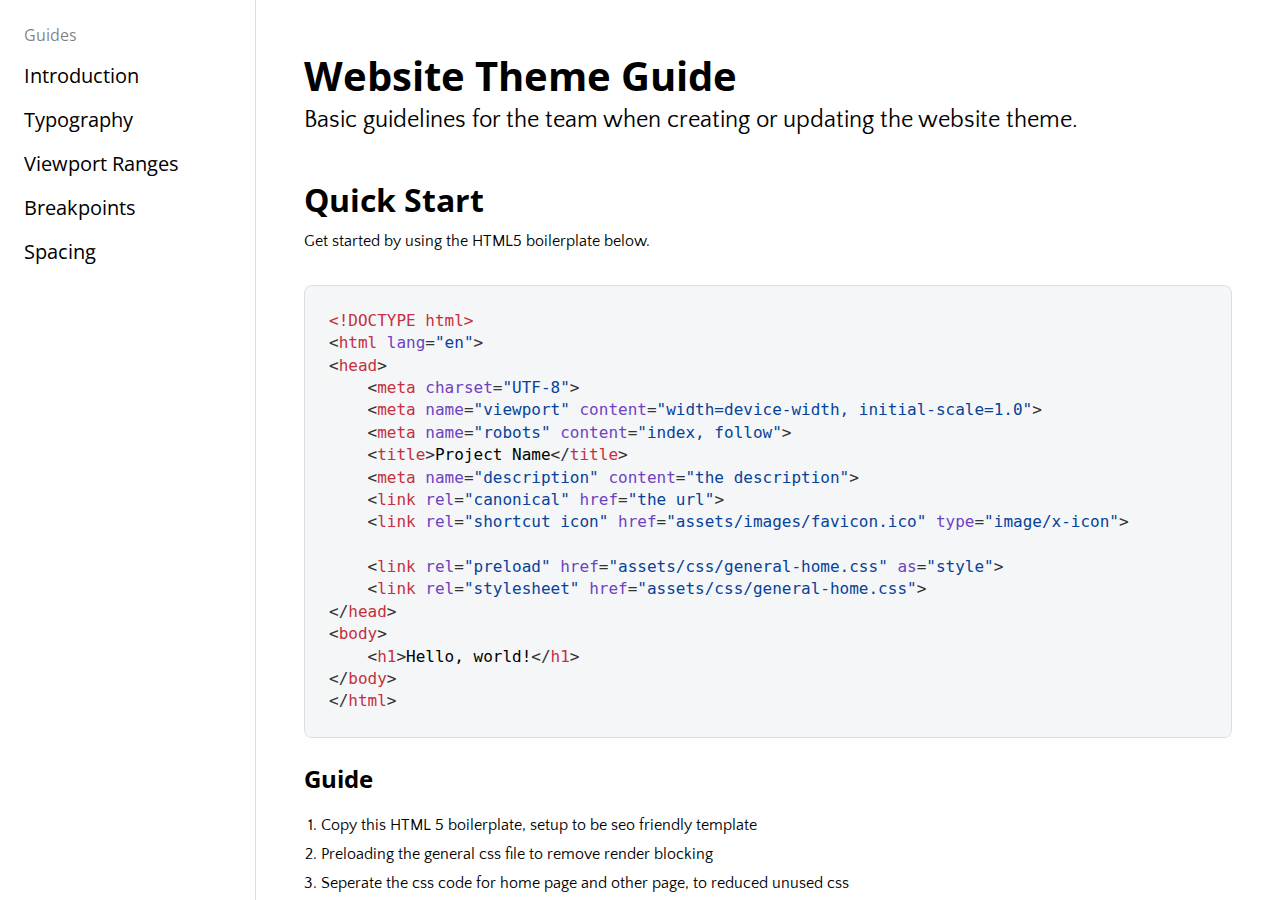
==== readme.html @ e86cda41 "Initial Commit" ====
<!DOCTYPE html>
<html lang="en">
<head>
    <meta charset="UTF-8">
    <meta name="viewport" content="width=device-width, initial-scale=1.0">
    <meta name="robots" content="index, follow">
    <title>Read Me</title>
    <meta name="description" content="the description">
    <link rel="canonical" href="the url">
    <link rel="shortcut icon" href="assets/images/favicon.ico" type="image/x-icon">

    <link rel="preconnect" href="https://fonts.googleapis.com">
    <link rel="preconnect" href="https://fonts.gstatic.com" crossorigin>
    <link href="https://fonts.googleapis.com/css2?family=Open+Sans:wght@600;700&family=Quattrocento+Sans:wght@400;700&display=swap" rel="stylesheet">

    <link rel="preload" href="assets/css/readme.css" as="style">
    <link rel="stylesheet" href="assets/css/readme.css" media="all" />
</head>
<body>
    


    <section class="readme-sec">
        <div class="container-full">
            <aside>
                <p class="ff-heading">Guides</p>
                <ul>
                    <li><a href="#" data-target="introduction">Introduction</a></li>
                    <li><a href="#" data-target="typography">Typography</a></li>
                    <li><a href="#" data-target="viewport-ranges">Viewport Ranges</a></li>
                    <li><a href="#" data-target="breakpoints">Breakpoints</a></li>
                    <li><a href="#" data-target="spacing">Spacing</a></li>
                </ul>
            </aside>
            <article>
                <div class="readme-body">
                    <div class="readme-group active" id="introduction">
                        <div class="readme-head">
                            <h1 class="readme-heading">Website Theme Guide</h1>
                            <p class="readme-subheading h-h3">
                                Basic guidelines for the team when creating or updating the website theme.
                            </p>
                            <h2>Quick Start</h2>
                            <p>
                                Get started by using the HTML5 boilerplate below.
                            </p>
                        </div>
                        <div class="readme-body">
                            <div class="bd-code-snippet"> <div class="highlight"><pre tabindex="0" class="chroma"><code class="language-html" data-lang="html"><span class="line"><span class="cl"><span class="cp">&lt;!DOCTYPE html&gt;</span>
</span></span><span class="line"><span class="cl"><span class="p">&lt;</span><span class="nt">html</span> <span class="na">lang</span><span class="o">=</span><span class="s">"en"</span><span class="p">&gt;</span>
</span></span><span class="line"><span class="cl"><span class="p">&lt;</span><span class="nt">head</span><span class="p">&gt;</span>
    </span></span><span class="line"><span class="cl"><span class="p">&lt;</span><span class="nt">meta</span> <span class="na">charset</span><span class="o">=</span><span class="s">"UTF-8"</span><span class="p">&gt;</span>
    </span></span><span class="line"><span class="cl"><span class="p">&lt;</span><span class="nt">meta</span> <span class="na">name</span><span class="o">=</span><span class="s">"viewport"</span> <span class="na">content</span><span class="o">=</span><span class="s">"width=device-width, initial-scale=1.0"</span><span class="p">&gt;</span>
    </span></span><span class="line"><span class="cl"><span class="p">&lt;</span><span class="nt">meta</span> <span class="na">name</span><span class="o">=</span><span class="s">"robots"</span> <span class="na">content</span><span class="o">=</span><span class="s">"index, follow"</span><span class="p">&gt;</span>
    </span></span><span class="line"><span class="cl"><span class="p">&lt;</span><span class="nt">title</span><span class="p">&gt;</span>Project Name<span class="p">&lt;/</span><span class="nt">title</span><span class="p">&gt;</span>
    </span></span><span class="line"><span class="cl"><span class="p">&lt;</span><span class="nt">meta</span> <span class="na">name</span><span class="o">=</span><span class="s">"description"</span> <span class="na">content</span><span class="o">=</span><span class="s">"the description"</span><span class="p">&gt;</span>
    </span></span><span class="line"><span class="cl"><span class="p">&lt;</span><span class="nt">link</span> <span class="na">rel</span><span class="o">=</span><span class="s">"canonical"</span> <span class="na">href</span><span class="o">=</span><span class="s">"the url"</span><span class="p">&gt;</span>
    </span></span><span class="line"><span class="cl"><span class="p">&lt;</span><span class="nt">link</span> <span class="na">rel</span><span class="o">=</span><span class="s">"shortcut icon"</span> <span class="na">href</span><span class="o">=</span><span class="s">"assets/images/favicon.ico"</span> <span class="na">type</span><span class="o">=</span><span class="s">"image/x-icon"</span><span class="p">&gt;</span>

    </span></span><span class="line"><span class="cl"><span class="p">&lt;</span><span class="nt">link</span> <span class="na">rel</span><span class="o">=</span><span class="s">"preload"</span> <span class="na">href</span><span class="o">=</span><span class="s">"assets/css/general-home.css"</span> <span class="na">as</span><span class="o">=</span><span class="s">"style"</span><span class="p">&gt;</span>
    </span></span><span class="line"><span class="cl"><span class="p">&lt;</span><span class="nt">link</span> <span class="na">rel</span><span class="o">=</span><span class="s">"stylesheet"</span> <span class="na">href</span><span class="o">=</span><span class="s">"assets/css/general-home.css"</span><span class="p">&gt;</span>
</span></span><span class="line"><span class="cl"><span class="p">&lt;/</span><span class="nt">head</span><span class="p">&gt;</span>
</span></span><span class="line"><span class="cl"><span class="p">&lt;</span><span class="nt">body</span><span class="p">&gt;</span>
    </span></span><span class="line"><span class="cl"><span class="p">&lt;</span><span class="nt">h1</span><span class="p">&gt;</span>Hello, world!<span class="p">&lt;/</span><span class="nt">h1</span><span class="p">&gt;</span>
</span></span><span class="line"><span class="cl"><span class="p">&lt;/</span><span class="nt">body</span><span class="p">&gt;</span>
</span></span><span class="line"><span class="cl"><span class="p">&lt;/</span><span class="nt">html</span><span class="p">&gt;</span></span></span></code></pre></div></div>
                        <h3>Guide</h3>
                        <ol>
                            <li>Copy this HTML 5 boilerplate, setup to be seo friendly template</li>
                            <li>Preloading the general css file to remove render blocking</li>
                            <li>Seperate the css code for home page and other page, to reduced unused css</li>
                            <li>We can also preload the main js file that is needed above the fold</li>
                        </ol>
                        </div>
                    </div>
                    <div class="readme-group" id="typography">
                        <div class="readme-head">
                            <h2>Typography</h2>
                            <p>
                                This will target the common scenarios when designing responsive layouts and also shows the default column count per viewport ranges.
                            </p>
                        </div>
                        <div class="readme-body">
                            <table>
                                <thead>
                                    <tr>
                                        <th>Viewport Range</th>
                                        <th>Width Range</th>
                                        <th>Column Count</th>
                                        <th>Description</th>
                                    </tr>
                                </thead>
                                <tbody>
                                    <tr>
                                        <td><code>narrow</code></td>
                                        <td>< 768px</td>
                                        <td>1</td>
                                        <td>Support single column layout small tablet and mobile</td>
                                    </tr>
                                    <tr>
                                        <td><code>regular</code></td>
                                        <td>>= 768px</td>
                                        <td>2</td>
                                        <td>Support 2 column layout large tablet and small desktop</td>
                                    </tr>
                                    <tr>
                                        <td><code>wide</code></td>
                                        <td>>= 1400px</td>
                                        <td>3</td>
                                        <td>Support 3 column layout regular desktop and large desktop</td>
                                    </tr>
                                </tbody>
                            </table>
                        </div>
                    </div>
                    <div class="readme-group" id="viewport-ranges">
                        <div class="readme-head">
                            <h2>Viewport Ranges</h2>
                            <p>
                                This will target the common scenarios when designing responsive layouts and also shows the default column count per viewport ranges.
                            </p>
                        </div>
                        <div class="readme-body">
                            <table>
                                <thead>
                                    <tr>
                                        <th>Viewport Range</th>
                                        <th>Width Range</th>
                                        <th>Column Count</th>
                                        <th>Description</th>
                                    </tr>
                                </thead>
                                <tbody>
                                    <tr>
                                        <td><code>narrow</code></td>
                                        <td>< 768px</td>
                                        <td>1</td>
                                        <td>Support single column layout small tablet and mobile</td>
                                    </tr>
                                    <tr>
                                        <td><code>regular</code></td>
                                        <td>>= 768px</td>
                                        <td>2</td>
                                        <td>Support 2 column layout large tablet and small desktop</td>
                                    </tr>
                                    <tr>
                                        <td><code>wide</code></td>
                                        <td>>= 1400px</td>
                                        <td>3</td>
                                        <td>Support 3 column layout regular desktop and large desktop</td>
                                    </tr>
                                </tbody>
                            </table>
                        </div>
                    </div>
                    <div class="readme-group" id="breakpoints">
                        <div class="readme-head">
                            <h2>Breakpoints</h2>
                            <ul>
                                <li>Use to control when your layout can be adapted at a particular viewport or device size.</li>
                                <li>Use media queries to architect your CSS by breakpoint</li>
                                <li>Mobile first, responsive design is goal, suggesting to use (min-width) on the media queries.</li>
                            </ul>
                        </div>
                        <div class="readme-body">
                            <h3 class="h-h4">Min Width Breakpoints</h3>
                            <table>
                                <thead>
                                    <tr>
                                        <th>Min Breakpoint</th>
                                        <th>Size</th>
                                    </tr>
                                </thead>
                                <tbody>
                                    <tr>
                                        <td><code>mobile</code></td>
                                        <td>> 400px large phone and up</td>
                                    </tr>
                                    <tr>
                                        <td><code>tablet small</code></td>
                                        <td>> 768px small tablet and up</td>
                                    </tr>
                                    <tr>
                                        <td><code>table large</code></td>
                                        <td>> 992px large tablet and up</td>
                                    </tr>
                                    <tr>
                                        <td><code>desktop small</code></td>
                                        <td>> 1200px small desktop and up</td>
                                    </tr>
                                    <tr>
                                        <td><code>desktop large</code></td>
                                        <td>> 1400px large desktop and up</td>
                                    </tr>
                                </tbody>
                            </table>
                            <h3 class="h-h4">Max Width Breakpoints</h3>
                            <table>
                                <thead>
                                    <tr>
                                        <th>Max Breakpoint</th>
                                        <th>Size</th>
                                    </tr>
                                </thead>
                                <tbody>
                                    <tr>
                                        <td><code>mobile</code></td>
                                        <td>< 399px this will target all mobile devices</td>
                                    </tr>
                                    <tr>
                                        <td><code>tablet small</code></td>
                                        <td>< 991px this will target all small tablet devices</td>
                                    </tr>
                                    <tr>
                                        <td><code>table large</code></td>
                                        <td>< 1199px this will target all large tablet devices</td>
                                    </tr>
                                    <tr>
                                        <td><code>desktop small</code></td>
                                        <td>< 1399px this will target all small desktop devices</td>
                                    </tr>
                                    <tr>
                                        <td><code>desktop large</code></td>
                                        <td>< 4999px this will target all large desktop devices</td>
                                    </tr>
                                </tbody>
                            </table>
                        </div>
                    </div>
                    <div class="readme-group" id="spacing">
                        <div class="readme-head">
                            <h2>Spacing</h2>
                            <p>
                                This can be use as the standard spacing between elements in the website.
                            </p>
                        </div>
                        <div class="readme-body">
                            <table>
                                <thead>
                                    <tr>
                                        <th>Space Name</th>
                                        <th>Value</th>
                                    </tr>
                                </thead>
                                <tbody>
                                    <tr>
                                        <td><code>--space-4</code></td>
                                        <td>4px</td>
                                    </tr>
                                    <tr>
                                        <td><code>--space-8</code></td>
                                        <td>8px</td>
                                    </tr>
                                    <tr>
                                        <td><code>--space-16</code></td>
                                        <td>16px</td>
                                    </tr>
                                    <tr>
                                        <td><code>--space-24</code></td>
                                        <td>24px</td>
                                    </tr>
                                    <tr>
                                        <td><code>--space-32</code></td>
                                        <td>32px</td>
                                    </tr>
                                    <tr>
                                        <td><code>--space-40</code></td>
                                        <td>40px</td>
                                    </tr>
                                    <tr>
                                        <td><code>--space-48</code></td>
                                        <td>48px</td>
                                    </tr>
                                    <tr>
                                        <td><code>--space-56</code></td>
                                        <td>56px</td>
                                    </tr>
                                    <tr>
                                        <td><code>--space-64</code></td>
                                        <td>64px</td>
                                    </tr>
                                    <tr>
                                        <td><code>--space-72</code></td>
                                        <td>72px</td>
                                    </tr>
                                    <tr>
                                        <td><code>--space-80</code></td>
                                        <td>80px</td>
                                    </tr>
                                </tbody>
                            </table>
                        </div>
                    </div>
                </div>
            </article>
        </div>
    </section>

    <script>
        window.addEventListener("load", (event) => {
            const asideBtn = document.querySelectorAll("aside ul a");

            asideBtn.forEach(function (btn) {
                btn.addEventListener("click", function(e) {
                    e.preventDefault();
                    // get target ID
                    const targetId = btn.dataset.target;
                    const targetElement = document.getElementById(targetId);

                    const currentActive = document.querySelectorAll('.active');
                    currentActive.forEach(function (element) {
                        if (element !== targetElement) {
                            element.classList.remove("active");
                        }
                    });

                    targetElement.classList.add("active");
                });
            });
        });
    </script>
    
</body>
</html>
---- assets/css/readme.css ----
/* DEFAULt FOR ALL PAGES */
/* Mixin for Responsive Breakpoints */
:root {
  --ff-primary: "Open Sans", sans-serif;
  --ff-secondary: "Quattrocento Sans", sans-serif;
  --ff-body: var(--ff-secondary);
  --ff-heading: var(--ff-primary);
  --fw-regular: 400;
  --fw-semi-bold: 600;
  --fw-bold: 700;
  --fs-xs: 0.75rem;
  --fs-s: 0.875rem;
  --fs-r: 1rem;
  --fs-m: 1.125rem;
  --fs-l: 1.25rem;
  --fs-xl: 1.5rem;
  --fs-xxl: 2rem;
  --clr-primary-100: rgba(0, 0, 0, 0.1);
  --clr-primary-300: rgba(0, 0, 0, 0.3);
  --clr-primary-500: rgba(0, 0, 0, 0.5);
  --clr-primary-800: rgba(0, 0, 0, 0.8);
  --clr-primary-1000: rgba(0, 0, 0, 1);
  --clr-secondary-800: rgba(235, 109, 0, 0.8);
  --clr-secondary-1000: rgba(235, 109, 0, 1);
  --clr-base-300: rgba(242, 242, 242, 0.3);
  --clr-base-500: rgba(242, 242, 242, 0.5);
  --clr-base-1000: rgba(242, 242, 242, 1);
  --clr-error: rgba(231, 76, 60, 1);
  --clr-white: rgba(255, 255, 255, 1);
  --container-size: 992px;
  --gutter-space-4: 4px;
  --gutter-space-8: 8px;
  --gutter-space-16: 16px;
  --gutter-space-24: 24px;
  --gutter-space-32: 32px;
  --gutter-space-40: 40px;
  --gutter-space-48: 48px;
  --gutter-space-56: 56px;
  --gutter-space-64: 64px;
  --transition-03: 0.3s ease;
}

@media (min-width: 992px) {
  :root {
    --fs-m: 1.25rem;
    --fs-l: 1.5rem;
    --fs-xl: 2rem;
    --fs-xxl: 2.5rem;
  }
}
@media (min-width: 1200px) {
  :root {
    --container-size: 1144px;
  }
}
@media (min-width: 1400px) {
  :root {
    --container-size: 1344px;
  }
}
/* RESET AND NORMALIZE CSS */
*,
*::before,
*::after {
  -webkit-box-sizing: border-box;
          box-sizing: border-box;
}

* {
  margin: 0;
  padding: 0;
  font: inherit;
}

* {
  scroll-margin-top: 135px;
}
@media screen and (min-width: 1200px) {
  * {
    scroll-margin-top: 110px;
  }
}

html {
  scroll-behavior: smooth;
}

ul, ol {
  list-style: none;
}

a, button {
  cursor: revert;
}

a {
  text-decoration: none;
  outline: none;
}

img {
  max-width: 100%;
  height: auto;
  vertical-align: middle;
}

table {
  border-collapse: collapse;
  border-spacing: 0;
}

body {
  -webkit-font-smoothing: antialiased;
  -moz-osx-font-smoothing: grayscale;
  color: var(--clr-primary-1000);
  font-family: var(--ff-body);
  font-weight: var(--fw-regular);
  font-size: var(--fs-r);
  line-height: 1.4;
}

h1, h2, h3, h4, h5, h6, .ff-heading {
  font-family: var(--ff-heading);
}

.ff-body {
  font-family: var(--ff-body);
}

h1, .h-h1 {
  font-size: var(--fs-xxl);
}

h2, .h-h2 {
  font-size: var(--fs-xl);
}

h3, .h-h3 {
  font-size: var(--fs-l);
}

h4, .h-h4 {
  font-size: var(--fs-m);
}

p, .fs-regular {
  font-size: var(--fs-r);
}

.fs-s {
  font-size: var(--fs-s);
}

.fs-xs {
  font-size: var(--fs-xs);
}

h1, h2, h3, h4, h5, h6, strong, b, .fw-bold {
  font-weight: var(--fw-bold);
}

.fw-semi-bold {
  font-weight: var(--fw-semi-bold);
}

.fw-regular {
  font-weight: var(--fw-regular);
}

br.s-desktop {
  display: none;
}
@media (min-width: 1200px) {
  br.s-desktop {
    display: block;
  }
}

br.s-mobile {
  display: block;
}
@media (min-width: mobilelarge) {
  br.s-mobile {
    display: none;
  }
}

.t-wrap {
  white-space: nowrap;
}

.v-hide {
  display: none;
}

.v-show {
  display: block;
}

.t-center {
  text-align: center;
}

.t-left {
  text-align: left;
}

.t-right {
  text-align: right;
}

/* DEFAULT LAYOUT ALL PAGES */
.container {
  width: 100%;
  max-width: var(--container-size);
  padding-left: var(--gutter-space-16);
  padding-right: var(--gutter-space-16);
  margin-left: auto;
  margin-right: auto;
}
@media (min-width: 1200px) {
  .container {
    max-width: var(--container-size);
    padding-left: var(--gutter-space-32);
    padding-right: var(--gutter-space-32);
  }
}

/* STYLE FOR README ONLY */
.readme-sec {
  height: 100vh;
}
.readme-sec .container-full {
  display: -webkit-box;
  display: -ms-flexbox;
  display: flex;
  height: 100%;
}
.readme-sec .container-full aside,
.readme-sec .container-full article {
  overflow-y: auto;
}
.readme-sec .container-full aside {
  width: 20%;
  padding: var(--gutter-space-24);
  border-right: 1px solid rgba(27, 31, 36, 0.15);
}
.readme-sec .container-full aside p {
  color: var(--clr-primary-500);
  margin-bottom: var(--gutter-space-16);
}
.readme-sec .container-full aside ul li {
  color: var(--clr-primary-1000);
  font-family: var(--ff-heading);
  font-weight: var(--fw-regular);
  font-size: var(--fs-m);
  margin: 0 0 var(--gutter-space-16) 0;
}
.readme-sec .container-full aside ul li a {
  color: inherit;
}
.readme-sec .container-full aside ul li:last-child {
  margin-bottom: 0;
}
.readme-sec .container-full article {
  width: 80%;
  padding: var(--gutter-space-48);
}
.readme-sec table {
  border-collapse: separate;
  border-spacing: 0px;
  overflow: auto;
  width: 100%;
  margin: 0 0 var(--gutter-space-16) 0;
}
.readme-sec table th,
.readme-sec table td {
  padding: var(--gutter-space-16);
  border-color: #d8dee4;
  border-style: solid;
  border-width: 1px 0px 0px 1px;
}
.readme-sec table th:last-child,
.readme-sec table td:last-child {
  border-right-width: 1px;
}
.readme-sec table thead th {
  background-color: rgba(234, 238, 242, 0.5);
  font-weight: var(--fw-semi-bold);
}
.readme-sec table thead th:first-child {
  border-top-left-radius: 8px;
}
.readme-sec table thead th:last-child {
  border-top-right-radius: 8px;
}
.readme-sec table tbody code {
  padding: 0.2em 0.4em;
  background-color: rgba(175, 184, 193, 0.2);
  border-radius: 4px;
}
.readme-sec table tbody tr:last-child td {
  border-bottom-width: 1px;
}
.readme-sec table tbody tr:last-child td:first-child {
  border-bottom-left-radius: 8px;
}
.readme-sec table tbody tr:last-child td:last-child {
  border-bottom-right-radius: 8px;
}
.readme-sec .readme-group {
  display: none;
  margin: 0 0 var(--gutter-space-40) 0;
}
.readme-sec .readme-group.active {
  display: block;
}
.readme-sec .readme-group:last-child {
  margin-bottom: 0;
}
.readme-sec .readme-group ol,
.readme-sec .readme-group ul {
  padding-left: 17px;
}
.readme-sec .readme-group ol li,
.readme-sec .readme-group ul li {
  line-height: 1.8;
}
.readme-sec .readme-group ul {
  list-style-type: disc;
}
.readme-sec .readme-group ol {
  list-style-type: decimal;
}
.readme-sec .readme-group .readme-head {
  margin: 0 0 var(--gutter-space-32) 0;
}
.readme-sec .readme-group .readme-head h2 {
  margin: 0 0 var(--gutter-space-8) 0;
}
.readme-sec .readme-group .readme-head .readme-subheading {
  margin-bottom: var(--gutter-space-40);
}
.readme-sec .readme-group .readme-body h3, .readme-sec .readme-group .readme-body h4 {
  margin: 0 0 var(--gutter-space-16) 0;
}
.readme-sec .readme-group .readme-body table {
  margin: 0 0 var(--gutter-space-24) 0;
}
.readme-sec .bd-code-snippet {
  border: 1px solid #d8dee4;
  border-radius: 8px;
  margin-bottom: var(--gutter-space-24);
}
.readme-sec .bd-code-snippet .highlight {
  position: relative;
  background-color: rgba(234, 238, 242, 0.5);
  padding: var(--gutter-space-24);
}
.readme-sec .bd-code-snippet .highlight pre {
  text-align: left;
  display: block;
  white-space: pre;
  font-family: monospace;
}
.readme-sec .bd-code-snippet .highlight pre code {
  word-wrap: normal;
  word-break: normal;
}
.readme-sec .bd-code-snippet .highlight pre .cp,
.readme-sec .bd-code-snippet .highlight pre .nt {
  color: #c6303e;
}
.readme-sec .bd-code-snippet .highlight pre .na {
  color: #6f42c1;
}
.readme-sec .bd-code-snippet .highlight pre .o,
.readme-sec .bd-code-snippet .highlight pre .p {
  color: #333;
}
.readme-sec .bd-code-snippet .highlight pre .s {
  color: #084298;
}
---- assets/css/readme.css ----
/* DEFAULt FOR ALL PAGES */
/* Mixin for Responsive Breakpoints */
:root {
  --ff-primary: "Open Sans", sans-serif;
  --ff-secondary: "Quattrocento Sans", sans-serif;
  --ff-body: var(--ff-secondary);
  --ff-heading: var(--ff-primary);
  --fw-regular: 400;
  --fw-semi-bold: 600;
  --fw-bold: 700;
  --fs-xs: 0.75rem;
  --fs-s: 0.875rem;
  --fs-r: 1rem;
  --fs-m: 1.125rem;
  --fs-l: 1.25rem;
  --fs-xl: 1.5rem;
  --fs-xxl: 2rem;
  --clr-primary-100: rgba(0, 0, 0, 0.1);
  --clr-primary-300: rgba(0, 0, 0, 0.3);
  --clr-primary-500: rgba(0, 0, 0, 0.5);
  --clr-primary-800: rgba(0, 0, 0, 0.8);
  --clr-primary-1000: rgba(0, 0, 0, 1);
  --clr-secondary-800: rgba(235, 109, 0, 0.8);
  --clr-secondary-1000: rgba(235, 109, 0, 1);
  --clr-base-300: rgba(242, 242, 242, 0.3);
  --clr-base-500: rgba(242, 242, 242, 0.5);
  --clr-base-1000: rgba(242, 242, 242, 1);
  --clr-error: rgba(231, 76, 60, 1);
  --clr-white: rgba(255, 255, 255, 1);
  --container-size: 992px;
  --gutter-space-4: 4px;
  --gutter-space-8: 8px;
  --gutter-space-16: 16px;
  --gutter-space-24: 24px;
  --gutter-space-32: 32px;
  --gutter-space-40: 40px;
  --gutter-space-48: 48px;
  --gutter-space-56: 56px;
  --gutter-space-64: 64px;
  --transition-03: 0.3s ease;
}

@media (min-width: 992px) {
  :root {
    --fs-m: 1.25rem;
    --fs-l: 1.5rem;
    --fs-xl: 2rem;
    --fs-xxl: 2.5rem;
  }
}
@media (min-width: 1200px) {
  :root {
    --container-size: 1144px;
  }
}
@media (min-width: 1400px) {
  :root {
    --container-size: 1344px;
  }
}
/* RESET AND NORMALIZE CSS */
*,
*::before,
*::after {
  -webkit-box-sizing: border-box;
          box-sizing: border-box;
}

* {
  margin: 0;
  padding: 0;
  font: inherit;
}

* {
  scroll-margin-top: 135px;
}
@media screen and (min-width: 1200px) {
  * {
    scroll-margin-top: 110px;
  }
}

html {
  scroll-behavior: smooth;
}

ul, ol {
  list-style: none;
}

a, button {
  cursor: revert;
}

a {
  text-decoration: none;
  outline: none;
}

img {
  max-width: 100%;
  height: auto;
  vertical-align: middle;
}

table {
  border-collapse: collapse;
  border-spacing: 0;
}

body {
  -webkit-font-smoothing: antialiased;
  -moz-osx-font-smoothing: grayscale;
  color: var(--clr-primary-1000);
  font-family: var(--ff-body);
  font-weight: var(--fw-regular);
  font-size: var(--fs-r);
  line-height: 1.4;
}

h1, h2, h3, h4, h5, h6, .ff-heading {
  font-family: var(--ff-heading);
}

.ff-body {
  font-family: var(--ff-body);
}

h1, .h-h1 {
  font-size: var(--fs-xxl);
}

h2, .h-h2 {
  font-size: var(--fs-xl);
}

h3, .h-h3 {
  font-size: var(--fs-l);
}

h4, .h-h4 {
  font-size: var(--fs-m);
}

p, .fs-regular {
  font-size: var(--fs-r);
}

.fs-s {
  font-size: var(--fs-s);
}

.fs-xs {
  font-size: var(--fs-xs);
}

h1, h2, h3, h4, h5, h6, strong, b, .fw-bold {
  font-weight: var(--fw-bold);
}

.fw-semi-bold {
  font-weight: var(--fw-semi-bold);
}

.fw-regular {
  font-weight: var(--fw-regular);
}

br.s-desktop {
  display: none;
}
@media (min-width: 1200px) {
  br.s-desktop {
    display: block;
  }
}

br.s-mobile {
  display: block;
}
@media (min-width: mobilelarge) {
  br.s-mobile {
    display: none;
  }
}

.t-wrap {
  white-space: nowrap;
}

.v-hide {
  display: none;
}

.v-show {
  display: block;
}

.t-center {
  text-align: center;
}

.t-left {
  text-align: left;
}

.t-right {
  text-align: right;
}

/* DEFAULT LAYOUT ALL PAGES */
.container {
  width: 100%;
  max-width: var(--container-size);
  padding-left: var(--gutter-space-16);
  padding-right: var(--gutter-space-16);
  margin-left: auto;
  margin-right: auto;
}
@media (min-width: 1200px) {
  .container {
    max-width: var(--container-size);
    padding-left: var(--gutter-space-32);
    padding-right: var(--gutter-space-32);
  }
}

/* STYLE FOR README ONLY */
.readme-sec {
  height: 100vh;
}
.readme-sec .container-full {
  display: -webkit-box;
  display: -ms-flexbox;
  display: flex;
  height: 100%;
}
.readme-sec .container-full aside,
.readme-sec .container-full article {
  overflow-y: auto;
}
.readme-sec .container-full aside {
  width: 20%;
  padding: var(--gutter-space-24);
  border-right: 1px solid rgba(27, 31, 36, 0.15);
}
.readme-sec .container-full aside p {
  color: var(--clr-primary-500);
  margin-bottom: var(--gutter-space-16);
}
.readme-sec .container-full aside ul li {
  color: var(--clr-primary-1000);
  font-family: var(--ff-heading);
  font-weight: var(--fw-regular);
  font-size: var(--fs-m);
  margin: 0 0 var(--gutter-space-16) 0;
}
.readme-sec .container-full aside ul li a {
  color: inherit;
}
.readme-sec .container-full aside ul li:last-child {
  margin-bottom: 0;
}
.readme-sec .container-full article {
  width: 80%;
  padding: var(--gutter-space-48);
}
.readme-sec table {
  border-collapse: separate;
  border-spacing: 0px;
  overflow: auto;
  width: 100%;
  margin: 0 0 var(--gutter-space-16) 0;
}
.readme-sec table th,
.readme-sec table td {
  padding: var(--gutter-space-16);
  border-color: #d8dee4;
  border-style: solid;
  border-width: 1px 0px 0px 1px;
}
.readme-sec table th:last-child,
.readme-sec table td:last-child {
  border-right-width: 1px;
}
.readme-sec table thead th {
  background-color: rgba(234, 238, 242, 0.5);
  font-weight: var(--fw-semi-bold);
}
.readme-sec table thead th:first-child {
  border-top-left-radius: 8px;
}
.readme-sec table thead th:last-child {
  border-top-right-radius: 8px;
}
.readme-sec table tbody code {
  padding: 0.2em 0.4em;
  background-color: rgba(175, 184, 193, 0.2);
  border-radius: 4px;
}
.readme-sec table tbody tr:last-child td {
  border-bottom-width: 1px;
}
.readme-sec table tbody tr:last-child td:first-child {
  border-bottom-left-radius: 8px;
}
.readme-sec table tbody tr:last-child td:last-child {
  border-bottom-right-radius: 8px;
}
.readme-sec .readme-group {
  display: none;
  margin: 0 0 var(--gutter-space-40) 0;
}
.readme-sec .readme-group.active {
  display: block;
}
.readme-sec .readme-group:last-child {
  margin-bottom: 0;
}
.readme-sec .readme-group ol,
.readme-sec .readme-group ul {
  padding-left: 17px;
}
.readme-sec .readme-group ol li,
.readme-sec .readme-group ul li {
  line-height: 1.8;
}
.readme-sec .readme-group ul {
  list-style-type: disc;
}
.readme-sec .readme-group ol {
  list-style-type: decimal;
}
.readme-sec .readme-group .readme-head {
  margin: 0 0 var(--gutter-space-32) 0;
}
.readme-sec .readme-group .readme-head h2 {
  margin: 0 0 var(--gutter-space-8) 0;
}
.readme-sec .readme-group .readme-head .readme-subheading {
  margin-bottom: var(--gutter-space-40);
}
.readme-sec .readme-group .readme-body h3, .readme-sec .readme-group .readme-body h4 {
  margin: 0 0 var(--gutter-space-16) 0;
}
.readme-sec .readme-group .readme-body table {
  margin: 0 0 var(--gutter-space-24) 0;
}
.readme-sec .bd-code-snippet {
  border: 1px solid #d8dee4;
  border-radius: 8px;
  margin-bottom: var(--gutter-space-24);
}
.readme-sec .bd-code-snippet .highlight {
  position: relative;
  background-color: rgba(234, 238, 242, 0.5);
  padding: var(--gutter-space-24);
}
.readme-sec .bd-code-snippet .highlight pre {
  text-align: left;
  display: block;
  white-space: pre;
  font-family: monospace;
}
.readme-sec .bd-code-snippet .highlight pre code {
  word-wrap: normal;
  word-break: normal;
}
.readme-sec .bd-code-snippet .highlight pre .cp,
.readme-sec .bd-code-snippet .highlight pre .nt {
  color: #c6303e;
}
.readme-sec .bd-code-snippet .highlight pre .na {
  color: #6f42c1;
}
.readme-sec .bd-code-snippet .highlight pre .o,
.readme-sec .bd-code-snippet .highlight pre .p {
  color: #333;
}
.readme-sec .bd-code-snippet .highlight pre .s {
  color: #084298;
}
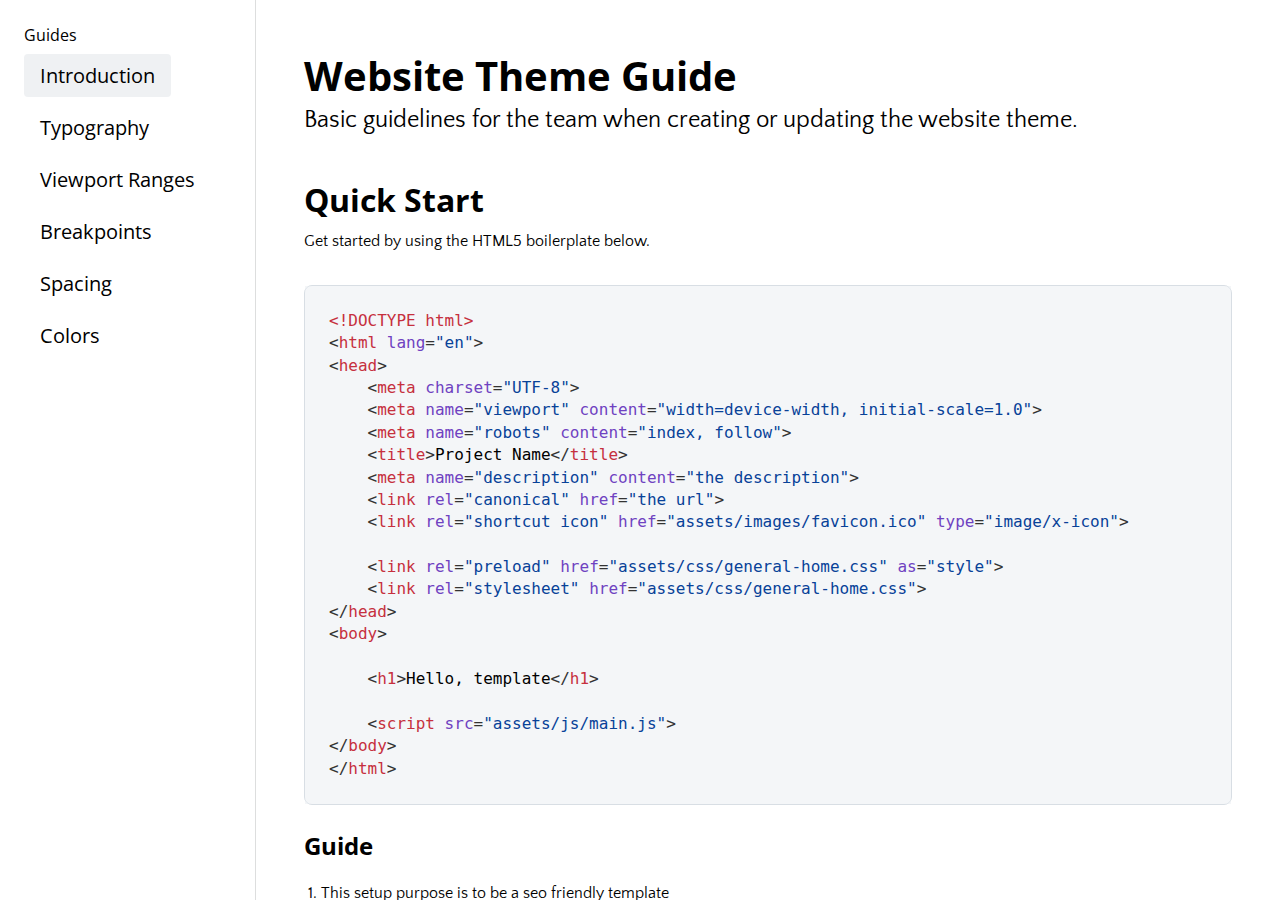
==== commit 54dc932f: "Additional Requirements" ====
--- a/readme.html
+++ b/readme.html
@@ -25,11 +25,12 @@
             <aside>
                 <p class="ff-heading">Guides</p>
                 <ul>
-                    <li><a href="#" data-target="introduction">Introduction</a></li>
-                    <li><a href="#" data-target="typography">Typography</a></li>
-                    <li><a href="#" data-target="viewport-ranges">Viewport Ranges</a></li>
-                    <li><a href="#" data-target="breakpoints">Breakpoints</a></li>
-                    <li><a href="#" data-target="spacing">Spacing</a></li>
+                    <li><a href="#" data-target="introduction" class="active-menu">Introduction</a></li>
+                    <li><a href="#" data-target="typography" class="">Typography</a></li>
+                    <li><a href="#" data-target="viewport-ranges" class="">Viewport Ranges</a></li>
+                    <li><a href="#" data-target="breakpoints" class="">Breakpoints</a></li>
+                    <li><a href="#" data-target="spacing" class="">Spacing</a></li>
+                    <li><a href="#" data-target="colors" class="">Colors</a></li>
                 </ul>
             </aside>
             <article>
@@ -61,12 +62,16 @@
     </span></span><span class="line"><span class="cl"><span class="p">&lt;</span><span class="nt">link</span> <span class="na">rel</span><span class="o">=</span><span class="s">"stylesheet"</span> <span class="na">href</span><span class="o">=</span><span class="s">"assets/css/general-home.css"</span><span class="p">&gt;</span>
 </span></span><span class="line"><span class="cl"><span class="p">&lt;/</span><span class="nt">head</span><span class="p">&gt;</span>
 </span></span><span class="line"><span class="cl"><span class="p">&lt;</span><span class="nt">body</span><span class="p">&gt;</span>
-    </span></span><span class="line"><span class="cl"><span class="p">&lt;</span><span class="nt">h1</span><span class="p">&gt;</span>Hello, world!<span class="p">&lt;/</span><span class="nt">h1</span><span class="p">&gt;</span>
+
+    </span></span><span class="line"><span class="cl"><span class="p">&lt;</span><span class="nt">h1</span><span class="p">&gt;</span>Hello, template<span class="p">&lt;/</span><span class="nt">h1</span><span class="p">&gt;</span>
+
+    </span></span><span class="line"><span class="cl"><span class="p">&lt;</span><span class="nt">script</span> <span class="na">src</span><span class="o">=</span><span class="s">"assets/js/main.js"</span><span class="p">&gt;</span>
 </span></span><span class="line"><span class="cl"><span class="p">&lt;/</span><span class="nt">body</span><span class="p">&gt;</span>
-</span></span><span class="line"><span class="cl"><span class="p">&lt;/</span><span class="nt">html</span><span class="p">&gt;</span></span></span></code></pre></div></div>
+</span></span><span class="line"><span class="cl"><span class="p">&lt;/</span><span class="nt">html</span><span class="p">&gt;</span>
+</span></span></code></pre></div></div>
                         <h3>Guide</h3>
                         <ol>
-                            <li>Copy this HTML 5 boilerplate, setup to be seo friendly template</li>
+                            <li>This setup purpose is to be a seo friendly template</li>
                             <li>Preloading the general css file to remove render blocking</li>
                             <li>Seperate the css code for home page and other page, to reduced unused css</li>
                             <li>We can also preload the main js file that is needed above the fold</li>
@@ -77,6 +82,184 @@
                         <div class="readme-head">
                             <h2>Typography</h2>
                             <p>
+                                Font sizes, weights and font families used across website theme.
+                            </p>
+                        </div>
+                        <div class="readme-body">
+                            <h3>Font Family</h3>
+                            <p>
+                                Font family can be host using "Google Fonts" or if its not on google font the UX team need to provide the web version file of the font.
+                            </p>
+                            <table>
+                                <thead>
+                                    <tr>
+                                        <th>Variable</th>
+                                        <th>Font</th>
+                                    </tr>
+                                </thead>
+                                <tbody>
+                                    <tr>
+                                        <td><code>--ff-primary</code></td>
+                                        <td>'Open Sans', sans-serif;</td>
+                                    </tr>
+                                    <tr>
+                                        <td><code>--ff-secondary</code></td>
+                                        <td>'Quattrocento Sans', sans-serif</td>
+                                    </tr>
+                                </tbody>
+                            </table>
+                            <p>
+                                After getting all the fonts used across the design, you can now assign it now as font body or font heading.
+                            </p>
+                            <table>
+                                <thead>
+                                    <tr>
+                                        <th>Variable</th>
+                                        <th>Class</th>
+                                        <th>Sample</th>
+                                    </tr>
+                                </thead>
+                                <tbody>
+                                    <tr>
+                                        <td><code>--ff-heading</code></td>
+                                        <td><code class="cp">.ff-heading</code></td>
+                                        <td><h4>Sample Heading Font</h4></td>
+                                    </tr>
+                                    <tr>
+                                        <td><code>--ff-body</code></td>
+                                        <td><code class="cp">.ff-body</code></td>
+                                        <td><p>Sample Body Font</p></td>
+                                    </tr>
+                                </tbody>
+                            </table>
+                            <h3>Font Weight</h3>
+                            <p>
+                                Font weight options include normal, semibold and bold. This may change depends on what font family we used.
+                            </p>
+                            <table>
+                                <thead>
+                                    <tr>
+                                        <th>Variable</th>
+                                        <th>Class</th>
+                                        <th>Heading Sample</th>
+                                        <th>Body Sample</th>
+                                    </tr>
+                                </thead>
+                                <tbody>
+                                    <tr>
+                                        <td><code>--fw-regular</code></td>
+                                        <td><code class="cp">.fw-regular</code></td>
+                                        <td><h4 class="fw-regular">Sample Heading</h4></td>
+                                        <td><p>Sample Body</p></td>
+                                    </tr>
+                                    <tr>
+                                        <td><code>--fw-semibold</code></td>
+                                        <td><code class="cp">.fw-semibold</code></td>
+                                        <td><h4 class="fw-semibold">Sample Heading</h4></td>
+                                        <td><p class="fw-semibold">Sample Body</p></td>
+                                    </tr>
+                                    <tr>
+                                        <td><code>--fw-bold</code></td>
+                                        <td><code class="cp">&lt;strong&gt;&lt;/strong&gt; .fw-bold</code></td>
+                                        <td><h4>Sample Heading</h4></td>
+                                        <td><p class="fw-bold">Sample Body</p></td>
+                                    </tr>
+                                </tbody>
+                            </table>
+                            <h3>Font Sizing</h3>
+                            <p>
+                                Font sizing has hierarchy to see size difference and dynamic assigning it on class and element for consistensy across site.
+                            </p>
+                            <p><strong>Desktop View</strong></p>
+                            <table>
+                                <thead>
+                                    <tr>
+                                        <th>Element or Class</th>
+                                        <th>Sample</th>
+                                        <th>Pixel Size</th>
+                                    </tr>
+                                </thead>
+                                <tbody>
+                                    <tr>
+                                        <td><code class="cp">&lt;h1&gt;&lt;/h1&gt; .fs-h1</code></td>
+                                        <td><h1>Website Heading</h1></td>
+                                        <td>56px</td>
+                                    </tr>
+                                    <tr>
+                                        <td><code class="cp">&lt;h2&gt;&lt;/h2&gt; .fs-h2</code></td>
+                                        <td><h2>Website Heading</h2></td>
+                                        <td>40px</td>
+                                    </tr>
+                                    <tr>
+                                        <td><code class="cp">&lt;h3&gt;&lt;/h3&gt; .fs-h3</code></td>
+                                        <td><h3>Website Heading</h3></td>
+                                        <td>32px</td>
+                                    </tr>
+                                    <tr>
+                                        <td><code class="cp">&lt;h4&gt;&lt;/h4&gt; .fs-h4</code></td>
+                                        <td><h4>Website Heading</h4></td>
+                                        <td>24px</td>
+                                    </tr>
+                                    <tr>
+                                        <td><code class="cp">&lt;p&gt;&lt;/p&gt; .fs-p</code></td>
+                                        <td><p>Website Body</p></td>
+                                        <td>16px</td>
+                                    </tr>
+                                    <tr>
+                                        <td><code class="cp">&lt;small&gt;&lt;/small&gt; .fs-s</code></td>
+                                        <td><p class="fs-s">Website Body</p></td>
+                                        <td>12px</td>
+                                    </tr>
+                                </tbody>
+                            </table>
+                            <p><strong>Mobile View</strong></p>
+                            <table>
+                                <thead>
+                                    <tr>
+                                        <th>Element or Class</th>
+                                        <th>Sample</th>
+                                        <th>Pixel Size</th>
+                                    </tr>
+                                </thead>
+                                <tbody>
+                                    <tr>
+                                        <td><code class="cp">&lt;h1&gt;&lt;/h1&gt; .fs-h1</code></td>
+                                        <td><h1 class="fsm-xxl">Website Heading</h1></td>
+                                        <td>40px</td>
+                                    </tr>
+                                    <tr>
+                                        <td><code class="cp">&lt;h2&gt;&lt;/h2&gt; .fs-h2</code></td>
+                                        <td><h2 class="fsm-xl">Website Heading</h2></td>
+                                        <td>32px</td>
+                                    </tr>
+                                    <tr>
+                                        <td><code class="cp">&lt;h3&gt;&lt;/h3&gt; .fs-h3</code></td>
+                                        <td><h3 class="fsm-l">Website Heading</h3></td>
+                                        <td>24px</td>
+                                    </tr>
+                                    <tr>
+                                        <td><code class="cp">&lt;h4&gt;&lt;/h4&gt; .fs-h4</code></td>
+                                        <td><h4 class="fsm-m">Website Heading</h4></td>
+                                        <td>18px</td>
+                                    </tr>
+                                    <tr>
+                                        <td><code class="cp">&lt;p&gt;&lt;/p&gt; .fs-p</code></td>
+                                        <td><p>Website Body</p></td>
+                                        <td>16px</td>
+                                    </tr>
+                                    <tr>
+                                        <td><code class="cp">&lt;small&gt;&lt;/small&gt; .fs-s</code></td>
+                                        <td><p class="fs-s">Website Body</p></td>
+                                        <td>12px</td>
+                                    </tr>
+                                </tbody>
+                            </table>
+                        </div>
+                    </div>
+                    <div class="readme-group" id="viewport-ranges">
+                        <div class="readme-head">
+                            <h2>Viewport Ranges</h2>
+                            <p>
                                 This will target the common scenarios when designing responsive layouts and also shows the default column count per viewport ranges.
                             </p>
                         </div>
@@ -93,7 +276,7 @@
                                 <tbody>
                                     <tr>
                                         <td><code>narrow</code></td>
-                                        <td>< 768px</td>
+                                        <td>< 575px</td>
                                         <td>1</td>
                                         <td>Support single column layout small tablet and mobile</td>
                                     </tr>
@@ -105,47 +288,7 @@
                                     </tr>
                                     <tr>
                                         <td><code>wide</code></td>
-                                        <td>>= 1400px</td>
-                                        <td>3</td>
-                                        <td>Support 3 column layout regular desktop and large desktop</td>
-                                    </tr>
-                                </tbody>
-                            </table>
-                        </div>
-                    </div>
-                    <div class="readme-group" id="viewport-ranges">
-                        <div class="readme-head">
-                            <h2>Viewport Ranges</h2>
-                            <p>
-                                This will target the common scenarios when designing responsive layouts and also shows the default column count per viewport ranges.
-                            </p>
-                        </div>
-                        <div class="readme-body">
-                            <table>
-                                <thead>
-                                    <tr>
-                                        <th>Viewport Range</th>
-                                        <th>Width Range</th>
-                                        <th>Column Count</th>
-                                        <th>Description</th>
-                                    </tr>
-                                </thead>
-                                <tbody>
-                                    <tr>
-                                        <td><code>narrow</code></td>
-                                        <td>< 768px</td>
-                                        <td>1</td>
-                                        <td>Support single column layout small tablet and mobile</td>
-                                    </tr>
-                                    <tr>
-                                        <td><code>regular</code></td>
-                                        <td>>= 768px</td>
-                                        <td>2</td>
-                                        <td>Support 2 column layout large tablet and small desktop</td>
-                                    </tr>
-                                    <tr>
-                                        <td><code>wide</code></td>
-                                        <td>>= 1400px</td>
+                                        <td>>= 1200px</td>
                                         <td>3</td>
                                         <td>Support 3 column layout regular desktop and large desktop</td>
                                     </tr>
@@ -291,6 +434,49 @@
                             </table>
                         </div>
                     </div>
+                    <div class="readme-group" id="colors">
+                        <div class="readme-head">
+                            <h2>Colors</h2>
+                            <p>
+                                This will target the common scenarios when designing responsive layouts and also shows the default column count per viewport ranges.
+                            </p>
+                        </div>
+                        <div class="readme-body">
+                            <h3>Text Colors</h3>
+                            <table>
+                                <thead>
+                                    <tr>
+                                        <th>Viewport Range</th>
+                                        <th>Width Range</th>
+                                        <th>Column Count</th>
+                                        <th>Description</th>
+                                    </tr>
+                                </thead>
+                                <tbody>
+                                    <tr>
+                                        <td><code>narrow</code></td>
+                                        <td>< 575px</td>
+                                        <td>1</td>
+                                        <td>Support single column layout small tablet and mobile</td>
+                                    </tr>
+                                    <tr>
+                                        <td><code>regular</code></td>
+                                        <td>>= 768px</td>
+                                        <td>2</td>
+                                        <td>Support 2 column layout large tablet and small desktop</td>
+                                    </tr>
+                                    <tr>
+                                        <td><code>wide</code></td>
+                                        <td>>= 1200px</td>
+                                        <td>3</td>
+                                        <td>Support 3 column layout regular desktop and large desktop</td>
+                                    </tr>
+                                </tbody>
+                            </table>
+                            <h3>Background Colors</h3>
+                            <h3>Border Colors</h3>
+                        </div>
+                    </div>
                 </div>
             </article>
         </div>
@@ -303,6 +489,15 @@
             asideBtn.forEach(function (btn) {
                 btn.addEventListener("click", function(e) {
                     e.preventDefault();
+
+                    // Remove "active" class from all buttons
+                    asideBtn.forEach(function (button) {
+                        button.classList.remove("active-menu");
+                    });
+
+                    // Add "active" class to the clicked button
+                    btn.classList.add("active-menu");
+
                     // get target ID
                     const targetId = btn.dataset.target;
                     const targetElement = document.getElementById(targetId);
--- a/assets/css/readme.css
+++ b/assets/css/readme.css
@@ -6,25 +6,20 @@
   --ff-body: var(--ff-secondary);
   --ff-heading: var(--ff-primary);
   --fw-regular: 400;
-  --fw-semi-bold: 600;
+  --fw-semibold: 600;
   --fw-bold: 700;
-  --fs-xs: 0.75rem;
-  --fs-s: 0.875rem;
+  --fs-s: 0.75rem;
   --fs-r: 1rem;
   --fs-m: 1.125rem;
   --fs-l: 1.25rem;
   --fs-xl: 1.5rem;
   --fs-xxl: 2rem;
-  --clr-primary-100: rgba(0, 0, 0, 0.1);
-  --clr-primary-300: rgba(0, 0, 0, 0.3);
-  --clr-primary-500: rgba(0, 0, 0, 0.5);
-  --clr-primary-800: rgba(0, 0, 0, 0.8);
-  --clr-primary-1000: rgba(0, 0, 0, 1);
-  --clr-secondary-800: rgba(235, 109, 0, 0.8);
-  --clr-secondary-1000: rgba(235, 109, 0, 1);
+  --clr-primary: rgba(0, 0, 0, 1);
+  --clr-secondary: rgba(244, 206, 20, 1);
   --clr-base-300: rgba(242, 242, 242, 0.3);
   --clr-base-500: rgba(242, 242, 242, 0.5);
   --clr-base-1000: rgba(242, 242, 242, 1);
+  --clr-success: rgb(40, 167, 69, 1);
   --clr-error: rgba(231, 76, 60, 1);
   --clr-white: rgba(255, 255, 255, 1);
   --container-size: 992px;
@@ -147,20 +142,17 @@
   font-size: var(--fs-r);
 }
 
-.fs-s {
+.fs-s,
+small {
   font-size: var(--fs-s);
-}
-
-.fs-xs {
-  font-size: var(--fs-xs);
 }
 
 h1, h2, h3, h4, h5, h6, strong, b, .fw-bold {
   font-weight: var(--fw-bold);
 }
 
-.fw-semi-bold {
-  font-weight: var(--fw-semi-bold);
+.fw-semibold {
+  font-weight: var(--fw-semibold);
 }
 
 .fw-regular {
@@ -230,6 +222,18 @@
 .readme-sec {
   height: 100vh;
 }
+.readme-sec .fsm-xxl {
+  font-size: 2rem;
+}
+.readme-sec .fsm-xl {
+  font-size: 1.5rem;
+}
+.readme-sec .fsm-l {
+  font-size: 1.25rem;
+}
+.readme-sec .fsm-m {
+  font-size: 1.125rem;
+}
 .readme-sec .container-full {
   display: -webkit-box;
   display: -ms-flexbox;
@@ -254,10 +258,16 @@
   font-family: var(--ff-heading);
   font-weight: var(--fw-regular);
   font-size: var(--fs-m);
-  margin: 0 0 var(--gutter-space-16) 0;
+  margin: 0 0 var(--gutter-space-24) 0;
 }
 .readme-sec .container-full aside ul li a {
   color: inherit;
+  padding: 8px 16px;
+}
+.readme-sec .container-full aside ul li a.active-menu {
+  background-color: rgba(175, 184, 193, 0.2);
+  border-radius: 4px;
+  border-left: 3px solid var(--clr-primary-1000);
 }
 .readme-sec .container-full aside ul li:last-child {
   margin-bottom: 0;
@@ -273,6 +283,9 @@
   width: 100%;
   margin: 0 0 var(--gutter-space-16) 0;
 }
+.readme-sec table p, .readme-sec table h3, .readme-sec table h4 {
+  margin-bottom: 0 !important;
+}
 .readme-sec table th,
 .readme-sec table td {
   padding: var(--gutter-space-16);
@@ -341,11 +354,28 @@
 .readme-sec .readme-group .readme-head .readme-subheading {
   margin-bottom: var(--gutter-space-40);
 }
-.readme-sec .readme-group .readme-body h3, .readme-sec .readme-group .readme-body h4 {
+.readme-sec .readme-group .readme-body h3, .readme-sec .readme-group .readme-body h4, .readme-sec .readme-group .readme-body p {
   margin: 0 0 var(--gutter-space-16) 0;
 }
 .readme-sec .readme-group .readme-body table {
   margin: 0 0 var(--gutter-space-24) 0;
+}
+.readme-sec code {
+  font-family: monospace;
+}
+.readme-sec .cp,
+.readme-sec .nt {
+  color: #c6303e;
+}
+.readme-sec .na {
+  color: #6f42c1;
+}
+.readme-sec .o,
+.readme-sec .p {
+  color: #333;
+}
+.readme-sec .s {
+  color: #084298;
 }
 .readme-sec .bd-code-snippet {
   border: 1px solid #d8dee4;
@@ -366,18 +396,4 @@
 .readme-sec .bd-code-snippet .highlight pre code {
   word-wrap: normal;
   word-break: normal;
-}
-.readme-sec .bd-code-snippet .highlight pre .cp,
-.readme-sec .bd-code-snippet .highlight pre .nt {
-  color: #c6303e;
-}
-.readme-sec .bd-code-snippet .highlight pre .na {
-  color: #6f42c1;
-}
-.readme-sec .bd-code-snippet .highlight pre .o,
-.readme-sec .bd-code-snippet .highlight pre .p {
-  color: #333;
-}
-.readme-sec .bd-code-snippet .highlight pre .s {
-  color: #084298;
 }--- a/assets/css/readme.css
+++ b/assets/css/readme.css
@@ -6,25 +6,20 @@
   --ff-body: var(--ff-secondary);
   --ff-heading: var(--ff-primary);
   --fw-regular: 400;
-  --fw-semi-bold: 600;
+  --fw-semibold: 600;
   --fw-bold: 700;
-  --fs-xs: 0.75rem;
-  --fs-s: 0.875rem;
+  --fs-s: 0.75rem;
   --fs-r: 1rem;
   --fs-m: 1.125rem;
   --fs-l: 1.25rem;
   --fs-xl: 1.5rem;
   --fs-xxl: 2rem;
-  --clr-primary-100: rgba(0, 0, 0, 0.1);
-  --clr-primary-300: rgba(0, 0, 0, 0.3);
-  --clr-primary-500: rgba(0, 0, 0, 0.5);
-  --clr-primary-800: rgba(0, 0, 0, 0.8);
-  --clr-primary-1000: rgba(0, 0, 0, 1);
-  --clr-secondary-800: rgba(235, 109, 0, 0.8);
-  --clr-secondary-1000: rgba(235, 109, 0, 1);
+  --clr-primary: rgba(0, 0, 0, 1);
+  --clr-secondary: rgba(244, 206, 20, 1);
   --clr-base-300: rgba(242, 242, 242, 0.3);
   --clr-base-500: rgba(242, 242, 242, 0.5);
   --clr-base-1000: rgba(242, 242, 242, 1);
+  --clr-success: rgb(40, 167, 69, 1);
   --clr-error: rgba(231, 76, 60, 1);
   --clr-white: rgba(255, 255, 255, 1);
   --container-size: 992px;
@@ -147,20 +142,17 @@
   font-size: var(--fs-r);
 }
 
-.fs-s {
+.fs-s,
+small {
   font-size: var(--fs-s);
-}
-
-.fs-xs {
-  font-size: var(--fs-xs);
 }
 
 h1, h2, h3, h4, h5, h6, strong, b, .fw-bold {
   font-weight: var(--fw-bold);
 }
 
-.fw-semi-bold {
-  font-weight: var(--fw-semi-bold);
+.fw-semibold {
+  font-weight: var(--fw-semibold);
 }
 
 .fw-regular {
@@ -230,6 +222,18 @@
 .readme-sec {
   height: 100vh;
 }
+.readme-sec .fsm-xxl {
+  font-size: 2rem;
+}
+.readme-sec .fsm-xl {
+  font-size: 1.5rem;
+}
+.readme-sec .fsm-l {
+  font-size: 1.25rem;
+}
+.readme-sec .fsm-m {
+  font-size: 1.125rem;
+}
 .readme-sec .container-full {
   display: -webkit-box;
   display: -ms-flexbox;
@@ -254,10 +258,16 @@
   font-family: var(--ff-heading);
   font-weight: var(--fw-regular);
   font-size: var(--fs-m);
-  margin: 0 0 var(--gutter-space-16) 0;
+  margin: 0 0 var(--gutter-space-24) 0;
 }
 .readme-sec .container-full aside ul li a {
   color: inherit;
+  padding: 8px 16px;
+}
+.readme-sec .container-full aside ul li a.active-menu {
+  background-color: rgba(175, 184, 193, 0.2);
+  border-radius: 4px;
+  border-left: 3px solid var(--clr-primary-1000);
 }
 .readme-sec .container-full aside ul li:last-child {
   margin-bottom: 0;
@@ -273,6 +283,9 @@
   width: 100%;
   margin: 0 0 var(--gutter-space-16) 0;
 }
+.readme-sec table p, .readme-sec table h3, .readme-sec table h4 {
+  margin-bottom: 0 !important;
+}
 .readme-sec table th,
 .readme-sec table td {
   padding: var(--gutter-space-16);
@@ -341,11 +354,28 @@
 .readme-sec .readme-group .readme-head .readme-subheading {
   margin-bottom: var(--gutter-space-40);
 }
-.readme-sec .readme-group .readme-body h3, .readme-sec .readme-group .readme-body h4 {
+.readme-sec .readme-group .readme-body h3, .readme-sec .readme-group .readme-body h4, .readme-sec .readme-group .readme-body p {
   margin: 0 0 var(--gutter-space-16) 0;
 }
 .readme-sec .readme-group .readme-body table {
   margin: 0 0 var(--gutter-space-24) 0;
+}
+.readme-sec code {
+  font-family: monospace;
+}
+.readme-sec .cp,
+.readme-sec .nt {
+  color: #c6303e;
+}
+.readme-sec .na {
+  color: #6f42c1;
+}
+.readme-sec .o,
+.readme-sec .p {
+  color: #333;
+}
+.readme-sec .s {
+  color: #084298;
 }
 .readme-sec .bd-code-snippet {
   border: 1px solid #d8dee4;
@@ -366,18 +396,4 @@
 .readme-sec .bd-code-snippet .highlight pre code {
   word-wrap: normal;
   word-break: normal;
-}
-.readme-sec .bd-code-snippet .highlight pre .cp,
-.readme-sec .bd-code-snippet .highlight pre .nt {
-  color: #c6303e;
-}
-.readme-sec .bd-code-snippet .highlight pre .na {
-  color: #6f42c1;
-}
-.readme-sec .bd-code-snippet .highlight pre .o,
-.readme-sec .bd-code-snippet .highlight pre .p {
-  color: #333;
-}
-.readme-sec .bd-code-snippet .highlight pre .s {
-  color: #084298;
 }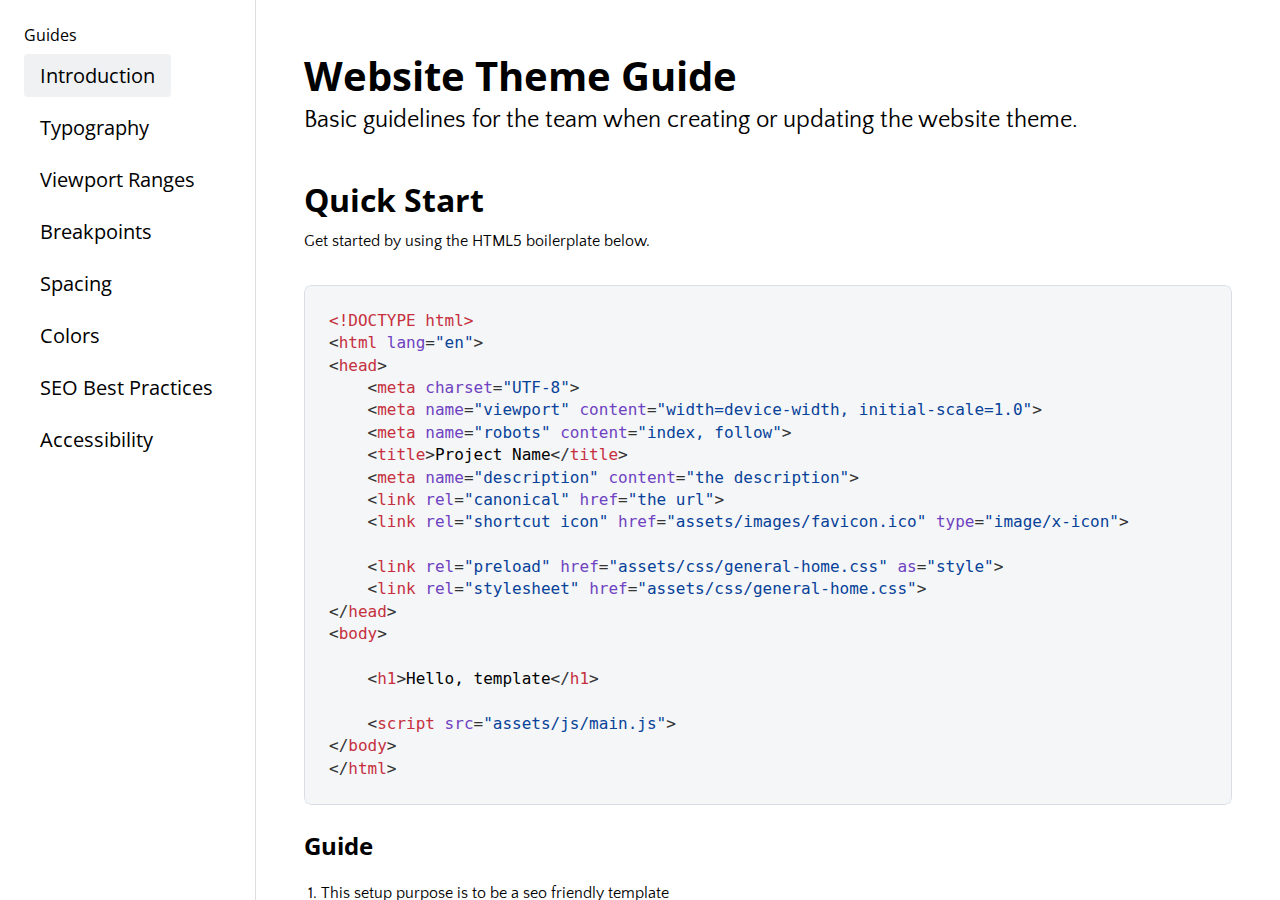
==== commit a934987d: "Additional Requirements" ====
--- a/readme.html
+++ b/readme.html
@@ -31,6 +31,8 @@
                     <li><a href="#" data-target="breakpoints" class="">Breakpoints</a></li>
                     <li><a href="#" data-target="spacing" class="">Spacing</a></li>
                     <li><a href="#" data-target="colors" class="">Colors</a></li>
+                    <li><a href="#" data-target="seo" class="">SEO Best Practices</a></li>
+                    <li><a href="#" data-target="accessibility" class="">Accessibility</a></li>
                 </ul>
             </aside>
             <article>
@@ -477,6 +479,91 @@
                             <h3>Border Colors</h3>
                         </div>
                     </div>
+                    <div class="readme-group" id="seo">
+                        <div class="readme-head">
+                            <h2>SEO Best Practices</h2>
+                            <p>
+                                Our goal is to make our website a seo friendly.
+                            </p>
+                        </div>
+                        <div class="readme-body">
+                            <h3>Use of Heading Tags</h3>
+                            <p>
+                                When using <code class="cp">&lt;h1&gt;&lt;/h1&gt;</code>, <code class="cp">&lt;h2&gt;&lt;/h2&gt;</code>, <code class="cp">&lt;h3&gt;&lt;/h3&gt;</code>, <code class="cp">&lt;h4&gt;&lt;/h4&gt;</code>,<code class="cp">&lt;h5&gt;&lt;/h5&gt;</code>, <code class="cp">&lt;h6&gt;&lt;/h6&gt;</code> these heading:
+                            </p>
+                            <ul>
+                                <li>Make sure it has hierarchy</li>
+                                <li>Avoid multiple <code>h1</code> tag in page</li>
+                            </ul>
+                            <h3>Optimize Images</h3>
+                            <p>
+                                When uploading photos on the website make sure the image is:
+                            </p>
+                            <ul>
+                                <li>Using webp file format</li>
+                                <li>Properly resized</li>
+                                <li>Compressed file size </li>
+                            </ul>
+                            <h3>Lazyloading</h3>
+                            <p>
+                                Use lazyload to images or videos not needed above the fold.
+                            </p>
+                            <h3>Third-party Plugins</h3>
+                            <p>
+                                Minimize the use of third-party plugins for CSS or JS, if ever needed a plugin find a lightweight version.
+                            </p>
+                            <h3>Core Web Vitals</h3>
+                            <p>
+                                Make sure the website pass the core web vitals. We can use lighthouse to check this and see diagnostics.
+                            </p>
+                            <p><strong>Checklist</strong></p>
+                            <ul>
+                                <li>Eliminate Render Blocking</li>
+                                <li>Reduced unused CSS or JS</li>
+                                <li>Minify CSS or JS</li>
+                                <li>Avoid an excessive DOM size</li>
+                                <li>Defer offscreen images</li>
+                                <li>Serve images in next-gen formats</li>
+                            </ul>
+                        </div>
+                    </div>
+                    <div class="readme-group" id="accessibility">
+                        <div class="readme-head">
+                            <h2>Accessibility</h2>
+                        </div>
+                        <div class="readme-body">
+                            <table>
+                                <thead>
+                                    <tr>
+                                        <th>Viewport Range</th>
+                                        <th>Width Range</th>
+                                        <th>Column Count</th>
+                                        <th>Description</th>
+                                    </tr>
+                                </thead>
+                                <tbody>
+                                    <tr>
+                                        <td><code>narrow</code></td>
+                                        <td>< 575px</td>
+                                        <td>1</td>
+                                        <td>Support single column layout small tablet and mobile</td>
+                                    </tr>
+                                    <tr>
+                                        <td><code>regular</code></td>
+                                        <td>>= 768px</td>
+                                        <td>2</td>
+                                        <td>Support 2 column layout large tablet and small desktop</td>
+                                    </tr>
+                                    <tr>
+                                        <td><code>wide</code></td>
+                                        <td>>= 1200px</td>
+                                        <td>3</td>
+                                        <td>Support 3 column layout regular desktop and large desktop</td>
+                                    </tr>
+                                </tbody>
+                            </table>
+                        </div>
+                    </div>
                 </div>
             </article>
         </div>
--- a/assets/css/readme.css
+++ b/assets/css/readme.css
@@ -357,7 +357,7 @@
 .readme-sec .readme-group .readme-body h3, .readme-sec .readme-group .readme-body h4, .readme-sec .readme-group .readme-body p {
   margin: 0 0 var(--gutter-space-16) 0;
 }
-.readme-sec .readme-group .readme-body table {
+.readme-sec .readme-group .readme-body table, .readme-sec .readme-group .readme-body ul, .readme-sec .readme-group .readme-body ol {
   margin: 0 0 var(--gutter-space-24) 0;
 }
 .readme-sec code {
--- a/assets/css/readme.css
+++ b/assets/css/readme.css
@@ -357,7 +357,7 @@
 .readme-sec .readme-group .readme-body h3, .readme-sec .readme-group .readme-body h4, .readme-sec .readme-group .readme-body p {
   margin: 0 0 var(--gutter-space-16) 0;
 }
-.readme-sec .readme-group .readme-body table {
+.readme-sec .readme-group .readme-body table, .readme-sec .readme-group .readme-body ul, .readme-sec .readme-group .readme-body ol {
   margin: 0 0 var(--gutter-space-24) 0;
 }
 .readme-sec code {
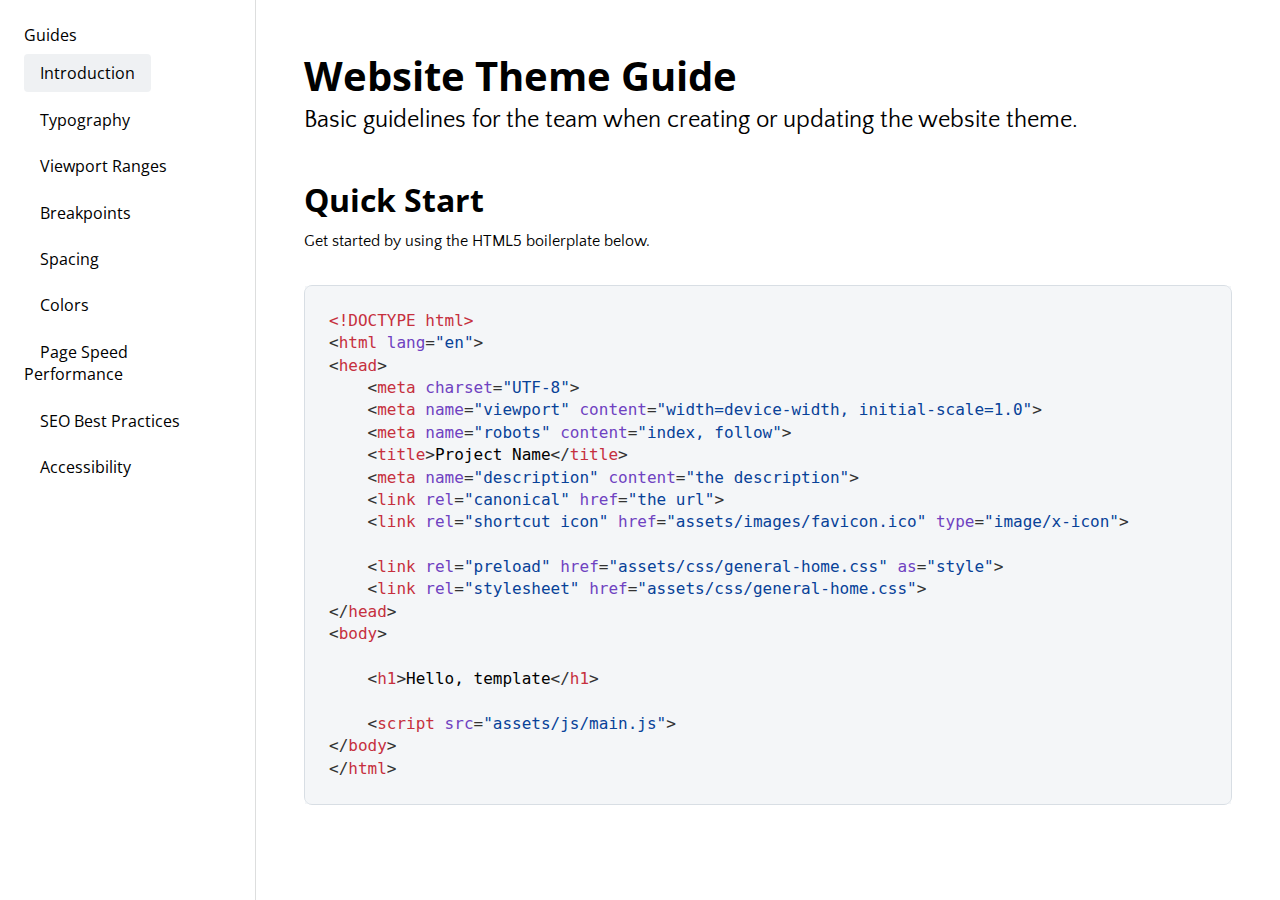
==== commit f57f622e: "Additional Requirements" ====
--- a/readme.html
+++ b/readme.html
@@ -14,6 +14,7 @@
     <link href="https://fonts.googleapis.com/css2?family=Open+Sans:wght@600;700&family=Quattrocento+Sans:wght@400;700&display=swap" rel="stylesheet">
 
     <link rel="preload" href="assets/css/readme.css" as="style">
+    <link rel="preload" href="assets/js/main.js" as="script">
     <link rel="stylesheet" href="assets/css/readme.css" media="all" />
 </head>
 <body>
@@ -31,6 +32,7 @@
                     <li><a href="#" data-target="breakpoints" class="">Breakpoints</a></li>
                     <li><a href="#" data-target="spacing" class="">Spacing</a></li>
                     <li><a href="#" data-target="colors" class="">Colors</a></li>
+                    <li><a href="#" data-target="pagespeed" class="">Page Speed Performance</a></li>
                     <li><a href="#" data-target="seo" class="">SEO Best Practices</a></li>
                     <li><a href="#" data-target="accessibility" class="">Accessibility</a></li>
                 </ul>
@@ -71,13 +73,6 @@
 </span></span><span class="line"><span class="cl"><span class="p">&lt;/</span><span class="nt">body</span><span class="p">&gt;</span>
 </span></span><span class="line"><span class="cl"><span class="p">&lt;/</span><span class="nt">html</span><span class="p">&gt;</span>
 </span></span></code></pre></div></div>
-                        <h3>Guide</h3>
-                        <ol>
-                            <li>This setup purpose is to be a seo friendly template</li>
-                            <li>Preloading the general css file to remove render blocking</li>
-                            <li>Seperate the css code for home page and other page, to reduced unused css</li>
-                            <li>We can also preload the main js file that is needed above the fold</li>
-                        </ol>
                         </div>
                     </div>
                     <div class="readme-group" id="typography">
@@ -479,6 +474,57 @@
                             <h3>Border Colors</h3>
                         </div>
                     </div>
+                    <div class="readme-group" id="pagespeed">
+                        <div class="readme-head">
+                            <h2>Page Speed Performance</h2>
+                            <p>
+                                Our goal is to make our website load quickly and respond to user input in a timely fashion engage and retain users better than websites that are slow to load, and feel sluggish.
+                            </p>
+                        </div>
+                        <div class="readme-body">
+                            <h3>Eliminate Render Blocking</h3>
+                            <p>
+                                The goal is to reduce the impact of these render-blocking URLs by inlining critical resources, deferring non-critical resources, and removing anything unused.
+                            </p>
+                            <p><strong>Current Solution</strong></p>
+                            <ul>
+                                <li>Preloading the critical "general-home" css file. <code class="t">&lt;link rel="preload" href="assets/css/general-home.css" as="style"&gt;</code></li>
+                                <li>Preloading the critical "main" js file <code class="t">&lt;link rel="preload" href="assets/js/main.js" as="script"&gt;</code></li>
+                                <li>Non critical CSS or JS file, use <code class="t">&lt;script async &gt;</code> or <code class="t">&lt;script defer &gt;</code> attribute.</li>
+                            </ul>
+                            
+                            <h3>Avoid an Excessive DOM elements</h3>
+                            <p>
+                                A large DOM tree can slow down your page performance.
+                            </p>
+                            <p><strong>Current Solution</strong></p>
+                            <ul>
+                                <li>Remove unnecessary DOM element on the page.</li>
+                                <li>Avoid creating a large DOM tree.</li>
+                            </ul>
+                            <h3>Reduced Unused CSS or JS</h3>
+                            <p>
+                                Remove the unused CSS or JS to reduce unnecessary bytes consumed by network activity.
+                            </p>
+                            <p><strong>Current Solution</strong></p>
+                            <ul>
+                                <li>
+                                    Separate the CSS or JS of the home page <code class="t">&lt;link rel="stylesheet" href="assets/css/general-home.css"&gt;</code> from other pages <code class="t">&lt;link rel="stylesheet" href="assets/css/general-others.css"&gt;</code>
+                                </li>
+                                <li>
+                                    If using third-party css or js plugin, only load the file that needed, dont load entire file of the plugin.
+                                </li>
+                            </ul>
+                            <h3>Optimize Images or Videos</h3>
+                            <p><strong>Current Solution</strong></p>
+                            <ul>
+                                <li>Lazyloading offscreen images or videos. <code class="t">&lt;img loading="lazy"&gt;</code></li>
+                                <li>Serve images in next-gen formats use WEBP</li>
+                                <li>Properly size the assets</li>
+                                <li>Compressed the images, you can use this <a href="https://tinypng.com/" target="_blank"><strong>TINY.PNG</strong></a></li>
+                            </ul>
+                        </div>
+                    </div>
                     <div class="readme-group" id="seo">
                         <div class="readme-head">
                             <h2>SEO Best Practices</h2>
@@ -495,36 +541,7 @@
                                 <li>Make sure it has hierarchy</li>
                                 <li>Avoid multiple <code>h1</code> tag in page</li>
                             </ul>
-                            <h3>Optimize Images</h3>
-                            <p>
-                                When uploading photos on the website make sure the image is:
-                            </p>
-                            <ul>
-                                <li>Using webp file format</li>
-                                <li>Properly resized</li>
-                                <li>Compressed file size </li>
-                            </ul>
-                            <h3>Lazyloading</h3>
-                            <p>
-                                Use lazyload to images or videos not needed above the fold.
-                            </p>
-                            <h3>Third-party Plugins</h3>
-                            <p>
-                                Minimize the use of third-party plugins for CSS or JS, if ever needed a plugin find a lightweight version.
-                            </p>
-                            <h3>Core Web Vitals</h3>
-                            <p>
-                                Make sure the website pass the core web vitals. We can use lighthouse to check this and see diagnostics.
-                            </p>
-                            <p><strong>Checklist</strong></p>
-                            <ul>
-                                <li>Eliminate Render Blocking</li>
-                                <li>Reduced unused CSS or JS</li>
-                                <li>Minify CSS or JS</li>
-                                <li>Avoid an excessive DOM size</li>
-                                <li>Defer offscreen images</li>
-                                <li>Serve images in next-gen formats</li>
-                            </ul>
+                            <h3></h3>
                         </div>
                     </div>
                     <div class="readme-group" id="accessibility">
@@ -601,6 +618,8 @@
             });
         });
     </script>
+
+    <script src="assets/js/main.js"></script>
     
 </body>
 </html>--- a/assets/css/readme.css
+++ b/assets/css/readme.css
@@ -257,7 +257,7 @@
   color: var(--clr-primary-1000);
   font-family: var(--ff-heading);
   font-weight: var(--fw-regular);
-  font-size: var(--fs-m);
+  font-size: var(--fs-r);
   margin: 0 0 var(--gutter-space-24) 0;
 }
 .readme-sec .container-full aside ul li a {
@@ -357,8 +357,16 @@
 .readme-sec .readme-group .readme-body h3, .readme-sec .readme-group .readme-body h4, .readme-sec .readme-group .readme-body p {
   margin: 0 0 var(--gutter-space-16) 0;
 }
-.readme-sec .readme-group .readme-body table, .readme-sec .readme-group .readme-body ul, .readme-sec .readme-group .readme-body ol {
+.readme-sec .readme-group .readme-body table, .readme-sec .readme-group .readme-body ul, .readme-sec .readme-group .readme-body ol, .readme-sec .readme-group .readme-body img {
   margin: 0 0 var(--gutter-space-24) 0;
+}
+.readme-sec .readme-group .readme-body code.t {
+  padding: 0.2em 0.4em;
+  background-color: rgba(175, 184, 193, 0.2);
+  color: #084298;
+  border-radius: 4px;
+  font-weight: var(--fw-bold);
+  font-size: var(--fs-s);
 }
 .readme-sec code {
   font-family: monospace;
--- a/assets/css/readme.css
+++ b/assets/css/readme.css
@@ -257,7 +257,7 @@
   color: var(--clr-primary-1000);
   font-family: var(--ff-heading);
   font-weight: var(--fw-regular);
-  font-size: var(--fs-m);
+  font-size: var(--fs-r);
   margin: 0 0 var(--gutter-space-24) 0;
 }
 .readme-sec .container-full aside ul li a {
@@ -357,8 +357,16 @@
 .readme-sec .readme-group .readme-body h3, .readme-sec .readme-group .readme-body h4, .readme-sec .readme-group .readme-body p {
   margin: 0 0 var(--gutter-space-16) 0;
 }
-.readme-sec .readme-group .readme-body table, .readme-sec .readme-group .readme-body ul, .readme-sec .readme-group .readme-body ol {
+.readme-sec .readme-group .readme-body table, .readme-sec .readme-group .readme-body ul, .readme-sec .readme-group .readme-body ol, .readme-sec .readme-group .readme-body img {
   margin: 0 0 var(--gutter-space-24) 0;
+}
+.readme-sec .readme-group .readme-body code.t {
+  padding: 0.2em 0.4em;
+  background-color: rgba(175, 184, 193, 0.2);
+  color: #084298;
+  border-radius: 4px;
+  font-weight: var(--fw-bold);
+  font-size: var(--fs-s);
 }
 .readme-sec code {
   font-family: monospace;
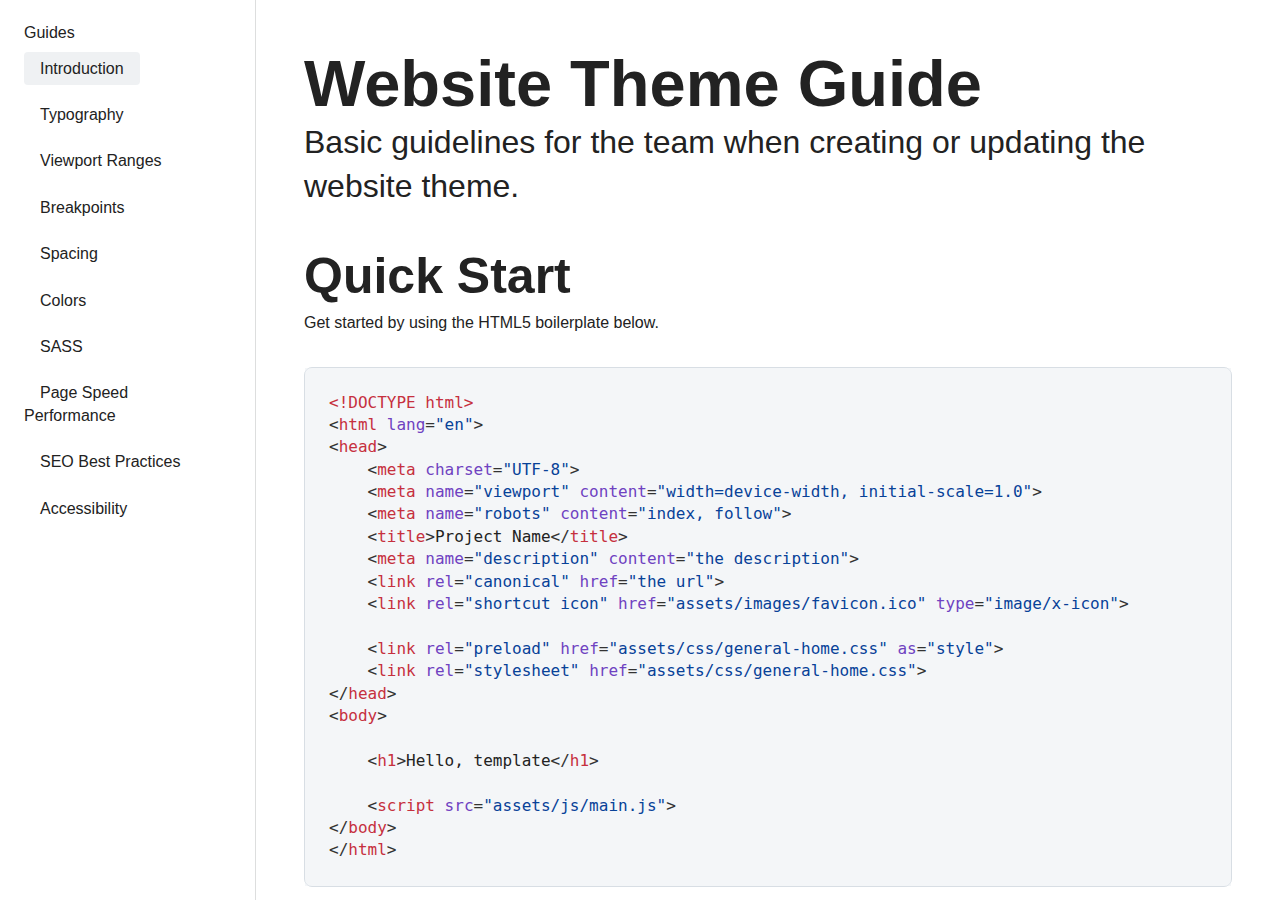
==== commit 80b920eb: "Additional Requirements" ====
--- a/readme.html
+++ b/readme.html
@@ -15,7 +15,7 @@
 
     <link rel="preload" href="assets/css/readme.css" as="style">
     <link rel="preload" href="assets/js/main.js" as="script">
-    <link rel="stylesheet" href="assets/css/readme.css" media="all" />
+    <link rel="stylesheet" href="assets/css/readme.css" media="all">
 </head>
 <body>
     
@@ -32,6 +32,7 @@
                     <li><a href="#" data-target="breakpoints" class="">Breakpoints</a></li>
                     <li><a href="#" data-target="spacing" class="">Spacing</a></li>
                     <li><a href="#" data-target="colors" class="">Colors</a></li>
+                    <li><a href="#" data-target="sass" class="">SASS</a></li>
                     <li><a href="#" data-target="pagespeed" class="">Page Speed Performance</a></li>
                     <li><a href="#" data-target="seo" class="">SEO Best Practices</a></li>
                     <li><a href="#" data-target="accessibility" class="">Accessibility</a></li>
@@ -317,19 +318,19 @@
                                         <td>> 400px large phone and up</td>
                                     </tr>
                                     <tr>
-                                        <td><code>tablet small</code></td>
+                                        <td><code>tabletsmall</code></td>
                                         <td>> 768px small tablet and up</td>
                                     </tr>
                                     <tr>
-                                        <td><code>table large</code></td>
+                                        <td><code>tablelarge</code></td>
                                         <td>> 992px large tablet and up</td>
                                     </tr>
                                     <tr>
-                                        <td><code>desktop small</code></td>
+                                        <td><code>desktopsmall</code></td>
                                         <td>> 1200px small desktop and up</td>
                                     </tr>
                                     <tr>
-                                        <td><code>desktop large</code></td>
+                                        <td><code>desktoplarge</code></td>
                                         <td>> 1400px large desktop and up</td>
                                     </tr>
                                 </tbody>
@@ -348,20 +349,16 @@
                                         <td>< 399px this will target all mobile devices</td>
                                     </tr>
                                     <tr>
-                                        <td><code>tablet small</code></td>
+                                        <td><code>tabletsmall</code></td>
                                         <td>< 991px this will target all small tablet devices</td>
                                     </tr>
                                     <tr>
-                                        <td><code>table large</code></td>
+                                        <td><code>tablelarge</code></td>
                                         <td>< 1199px this will target all large tablet devices</td>
                                     </tr>
                                     <tr>
-                                        <td><code>desktop small</code></td>
+                                        <td><code>desktopsmall</code></td>
                                         <td>< 1399px this will target all small desktop devices</td>
-                                    </tr>
-                                    <tr>
-                                        <td><code>desktop large</code></td>
-                                        <td>< 4999px this will target all large desktop devices</td>
                                     </tr>
                                 </tbody>
                             </table>
@@ -474,6 +471,69 @@
                             <h3>Border Colors</h3>
                         </div>
                     </div>
+                    <div class="readme-group" id="sass">
+                        <div class="readme-head">
+                            <h2>SASS Architecture</h2>
+                            <p>
+                                Utilize our source Sass files to take advantage of variable, mixins, and more.
+                            </p>
+                        </div>
+                        <div class="readme-body">
+                            <h3>File Structure</h3>
+                            <div class="bd-code-snippet">
+                                <div class="highlight">
+                                    <pre>
+                                        <code class="language-html">
+<span class="line"><span class="nt">├── 1-base/</span></span>
+<span class="line"><span class="s">│   └── mixins.scss</span></span>
+<span class="line"><span class="s">│   └── variables.scss</span></span>
+<span class="line"><span class="s">│   └── reset.scss</span></span>
+<span class="line"><span class="s">│   └── typography.scss</span></span>
+<span class="line"><span class="s">│   └── utilities.scss</span></span>
+<span class="line"><span class="nt">├── 2-plugin/</span></span>
+<span class="line"><span class="s">│   └── plugin-name.scss</span></span>
+<span class="line"><span class="nt">├── 3-layout/</span></span>
+<span class="line"><span class="s">│   └── grid.scss</span></span>
+<span class="line"><span class="s">│   └── navigation.scss</span></span>
+<span class="line"><span class="s">│   └── section.scss</span></span>
+<span class="line"><span class="s">│   └── footer.scss</span></span>
+<span class="line"><span class="nt">├── 4-components/</span></span>
+<span class="line"><span class="s">│   └── component-name.scss</span></span>
+<span class="line"><span class="nt">├── 5-pages/</span></span>
+<span class="line"><span class="s">│   └── page-name.scss</span></span>
+<span class="line"><span class="cl">└── general.scss</span></span>
+<span class="line"><span class="cl">└── general-home.scss</span></span>
+<span class="line"><span class="cl">└── general-others.scss</span></span>
+                                        </code>
+                                    </pre>
+                                </div>
+                            </div>
+                            <h4>Base</h4>
+                            <p>
+                                This folder contains the style boilerplate of the project.
+                            </p>
+                            <h4>Plugin</h4>
+                            <p>
+                                This folder contains the style of the third-party plugin we use on the project, we self host this for version control.
+                            </p>
+                            <h4>Layout</h4>
+                            <p>
+                                This folder contains the default layout across the project, included here is the main parts on the project.
+                            </p>
+                            <h4>Components</h4>
+                            <p>
+                                This folder contains the specific kinds of modules use across the project.
+                            </p>
+                            <h4>Pages</h4>
+                            <p>
+                                This folder contains the unique style for the specific page, that we might dont need from other pages.
+                            </p>
+                            <h4>Main File</h4>
+                            <p>
+                                The main file can be three, general.scss, general-home.scss and general-others.scss. The general-home and general-others this is seperated file for the home page and other inner page to reduced unused style on the pages.
+                            </p>
+                        </div>
+                    </div>
                     <div class="readme-group" id="pagespeed">
                         <div class="readme-head">
                             <h2>Page Speed Performance</h2>
@@ -486,7 +546,7 @@
                             <p>
                                 The goal is to reduce the impact of these render-blocking URLs by inlining critical resources, deferring non-critical resources, and removing anything unused.
                             </p>
-                            <p><strong>Current Solution</strong></p>
+                            <p class="mb-0"><strong>Current Solution</strong></p>
                             <ul>
                                 <li>Preloading the critical "general-home" css file. <code class="t">&lt;link rel="preload" href="assets/css/general-home.css" as="style"&gt;</code></li>
                                 <li>Preloading the critical "main" js file <code class="t">&lt;link rel="preload" href="assets/js/main.js" as="script"&gt;</code></li>
@@ -497,7 +557,7 @@
                             <p>
                                 A large DOM tree can slow down your page performance.
                             </p>
-                            <p><strong>Current Solution</strong></p>
+                            <p class="mb-0"><strong>Current Solution</strong></p>
                             <ul>
                                 <li>Remove unnecessary DOM element on the page.</li>
                                 <li>Avoid creating a large DOM tree.</li>
@@ -506,23 +566,35 @@
                             <p>
                                 Remove the unused CSS or JS to reduce unnecessary bytes consumed by network activity.
                             </p>
-                            <p><strong>Current Solution</strong></p>
+                            <p class="mb-0"><strong>Current Solution</strong></p>
                             <ul>
                                 <li>
-                                    Separate the CSS or JS of the home page <code class="t">&lt;link rel="stylesheet" href="assets/css/general-home.css"&gt;</code> from other pages <code class="t">&lt;link rel="stylesheet" href="assets/css/general-others.css"&gt;</code>
+                                    Separate the CSS of the home page <code class="t">&lt;link rel="stylesheet" href="assets/css/general-home.css"&gt;</code> from other pages <code class="t">&lt;link rel="stylesheet" href="assets/css/general-others.css"&gt;</code>
+                                </li>
+                                <li>
+                                    Separate the JS per page to reduce execution time.
                                 </li>
                                 <li>
                                     If using third-party css or js plugin, only load the file that needed, dont load entire file of the plugin.
                                 </li>
                             </ul>
+                            <h3>Minify CSS or JS</h3>
+                            <p>
+                                Make sure the css and js file loaded on site is minified version to reduce network payload sizes.
+                            </p>
                             <h3>Optimize Images or Videos</h3>
-                            <p><strong>Current Solution</strong></p>
+                            <p class="mb-0"><strong>Current Solution</strong></p>
                             <ul>
                                 <li>Lazyloading offscreen images or videos. <code class="t">&lt;img loading="lazy"&gt;</code></li>
                                 <li>Serve images in next-gen formats use WEBP</li>
-                                <li>Properly size the assets</li>
+                                <li>Properly size the image dimensions</li>
                                 <li>Compressed the images, you can use this <a href="https://tinypng.com/" target="_blank"><strong>TINY.PNG</strong></a></li>
                             </ul>
+                            <h3>Optimize Google Tag Manager</h3>
+                            <ul>
+                                <li>Keep Your Google Tag Manager Container Lean</li>
+                                <li>Identify tags that are no longer needed or serve redundant purposes.</li>
+                            </ul>
                         </div>
                     </div>
                     <div class="readme-group" id="seo">
@@ -533,52 +605,82 @@
                             </p>
                         </div>
                         <div class="readme-body">
+                            <h3>
+                                Meta Description
+                            </h3>
+                            <p>
+                                Dont forget <code class="t">&lt;meta name="description" content=""&gt;</code>
+                            </p>
+                            <h3>Canonical URL</h3>
+                            <p>
+                                Dont forget <code class="t">&lt;link rel="canonical" href=""&gt;</code>
+                            </p>
+                            <h3>Hreflang</h3>
+                            <p>
+                                Use if website has multiple language, sample english <code class="t">&lt;link rel="alternate" href="pageurl" hrefLang="en"&gt;</code> and chinese<code class="t">&lt;link rel="alternate" href="pageurl/zh/" hrefLang="zh"&gt;</code>
+                            </p>
                             <h3>Use of Heading Tags</h3>
-                            <p>
-                                When using <code class="cp">&lt;h1&gt;&lt;/h1&gt;</code>, <code class="cp">&lt;h2&gt;&lt;/h2&gt;</code>, <code class="cp">&lt;h3&gt;&lt;/h3&gt;</code>, <code class="cp">&lt;h4&gt;&lt;/h4&gt;</code>,<code class="cp">&lt;h5&gt;&lt;/h5&gt;</code>, <code class="cp">&lt;h6&gt;&lt;/h6&gt;</code> these heading:
-                            </p>
                             <ul>
                                 <li>Make sure it has hierarchy</li>
-                                <li>Avoid multiple <code>h1</code> tag in page</li>
-                            </ul>
-                            <h3></h3>
+                                <li>Avoid multiple <code class="t">&lt;h1&gt;</code> tag in the page</li>
+                            </ul>
+                            <h3>Images Alt Text</h3>
+                            <p>
+                                Make sure all images has alt text <code class="t">&lt;img alt=""&gt;</code>
+                            </p>
+                            <h3>Linking</h3>
+                            <p>
+                                <strong>External Link</strong><br>
+                                <code class="t">&lt;a target="_blank" rel="noreferrer noopener"&gt;&lt;/a&gt;</code>
+                            </p>
+                            <p>
+                                <strong>Pagination</strong><br>
+                                <code class="t">&lt;link rel="canonical" href="https://self"&gt;</code>
+                                <br>
+                                Page 1<br>
+                                <code class="t">&lt;link rel="canonical" href="https://site.com/"&gt;</code><br>
+                                <code class="t">&lt;link rel="next" href="https://site.com/page2/"&gt;</code><br>
+                                Page 2<br>
+                                <code class="t">&lt;link rel="prev" href="https://site.com/page1/"&gt;</code><br>
+                                <code class="t">&lt;link rel="canonical" href="https://site.com/"&gt;</code><br>
+                                <code class="t">&lt;link rel="next" href="https://site.com/page3/"&gt;</code>
+                            </p>
+                            <p>
+                                <strong>Avoid relative path</strong><br>
+                                <code class="t">&lt;a href="/blog/category/seo"&gt;&lt;/a&gt;</code>
+                            </p>
                         </div>
                     </div>
                     <div class="readme-group" id="accessibility">
                         <div class="readme-head">
                             <h2>Accessibility</h2>
-                        </div>
-                        <div class="readme-body">
-                            <table>
-                                <thead>
-                                    <tr>
-                                        <th>Viewport Range</th>
-                                        <th>Width Range</th>
-                                        <th>Column Count</th>
-                                        <th>Description</th>
-                                    </tr>
-                                </thead>
-                                <tbody>
-                                    <tr>
-                                        <td><code>narrow</code></td>
-                                        <td>< 575px</td>
-                                        <td>1</td>
-                                        <td>Support single column layout small tablet and mobile</td>
-                                    </tr>
-                                    <tr>
-                                        <td><code>regular</code></td>
-                                        <td>>= 768px</td>
-                                        <td>2</td>
-                                        <td>Support 2 column layout large tablet and small desktop</td>
-                                    </tr>
-                                    <tr>
-                                        <td><code>wide</code></td>
-                                        <td>>= 1200px</td>
-                                        <td>3</td>
-                                        <td>Support 3 column layout regular desktop and large desktop</td>
-                                    </tr>
-                                </tbody>
-                            </table>
+                            <p>
+                                Accessibility is crucial for ensuring that all users, including those with disabilities, can access and interact with your website effectively.
+                            </p>
+                        </div>
+                        <div class="readme-body">
+                            <h3>Correct Use of ARIA Landmarks</h3>
+                            <p>
+                                Utilize ARIA (Accessible Rich Internet Applications) landmarks to provide structure and navigation for assistive technologies. Use landmarks such as &lt;header&gt;, &lt;nav&gt;, &lt;main&gt;, &lt;aside&gt;, &lt;footer&gt;, etc., appropriately to define the regions of your page.
+                            </p>
+                            <h3>Descriptive Alt Text for Images</h3>
+                            <p>
+                                Provide descriptive alternative text (alt text) for images to convey their content and purpose to users who cannot see them. Alt text should be concise and accurately describe the image. 
+                            </p>
+                            <ul>
+                                <li>We need to request to <strong>Content Team</strong> for all image asset dont have alt text.</li>
+                            </ul>
+                            <h3>Use of Accessible Colors</h3>
+                            <p>
+                                Ensure that text has sufficient contrast against the background color to be easily readable. Use tools like the Web Content Accessibility Guidelines (WCAG) color contrast checker to verify that your color choices meet accessibility standards. 
+                            </p>
+                            <ul>
+                                <li>We need to coordinate this with <strong>UX TEAM</strong> they need to make sure the color scheme we will use will passed the background contrast ratio checker.</li>
+                            </ul>
+                            <h3>Use of Semantic HTML</h3>
+                            <p>
+                                Use semantic HTML elements (e.g., &lt;nav&gt;, &lt;main&gt;, &lt;article&gt;, &lt;section&gt;, &lt;aside&gt;, &lt;footer&gt;) to provide structure and meaning to your content. Semantic HTML helps assistive technologies interpret and navigate your content more effectively.
+                            </p>
                         </div>
                     </div>
                 </div>
--- a/assets/css/readme.css
+++ b/assets/css/readme.css
@@ -1,46 +1,57 @@
 /* DEFAULt FOR ALL PAGES */
 /* Mixin for Responsive Breakpoints */
 :root {
-  --ff-primary: "Open Sans", sans-serif;
-  --ff-secondary: "Quattrocento Sans", sans-serif;
+  --ff-primary: "Raleway", Arial, sans-serif;
+  --ff-secondary: "Lato", Arial, sans-serif;
+  --ff-heading: var(--ff-primary);
   --ff-body: var(--ff-secondary);
-  --ff-heading: var(--ff-primary);
   --fw-regular: 400;
   --fw-semibold: 600;
   --fw-bold: 700;
-  --fs-s: 0.75rem;
+  --fs-btn: 1.125rem;
+  --fs-s: 0.875rem;
   --fs-r: 1rem;
-  --fs-m: 1.125rem;
-  --fs-l: 1.25rem;
-  --fs-xl: 1.5rem;
-  --fs-xxl: 2rem;
-  --clr-primary: rgba(0, 0, 0, 1);
-  --clr-secondary: rgba(244, 206, 20, 1);
-  --clr-base-300: rgba(242, 242, 242, 0.3);
-  --clr-base-500: rgba(242, 242, 242, 0.5);
-  --clr-base-1000: rgba(242, 242, 242, 1);
-  --clr-success: rgb(40, 167, 69, 1);
-  --clr-error: rgba(231, 76, 60, 1);
-  --clr-white: rgba(255, 255, 255, 1);
+  --fs-sp: 1.125rem;
+  --fs-m: 1.375rem;
+  --fs-l: 1.75rem;
+  --fs-xl: 2.188rem;
+  --fs-xxl: 2.813rem;
+  --color-fg-primary-solid: #0074E0;
+  --color-fg-default: #222222;
+  --color-fg-placeholder: #757575;
+  --color-fg-muted: #999999;
+  --color-fg-onsolid: #fff;
+  --color-fg-danger: #D30000;
+  --color-bg-primary-solid: #0074E0;
+  --color-bg-default: #222222;
+  --color-bg-muted: #999999;
+  --color-bg-onsolid: #fff;
+  --color-bg-light: #f9f9f9;
+  --color-bg-overlay: rgba(0, 0, 0, 0.7);
+  --border-radius-8: 8px;
+  --border-color-light: #ddd;
+  --border-color-input-hover: #2081D0;
+  --box-shadow-default: 0px 0px 10px rgba(0,0,0,0.10);
   --container-size: 992px;
-  --gutter-space-4: 4px;
-  --gutter-space-8: 8px;
-  --gutter-space-16: 16px;
-  --gutter-space-24: 24px;
-  --gutter-space-32: 32px;
-  --gutter-space-40: 40px;
-  --gutter-space-48: 48px;
-  --gutter-space-56: 56px;
-  --gutter-space-64: 64px;
+  --space-4: 4px;
+  --space-8: 8px;
+  --space-16: 16px;
+  --space-24: 24px;
+  --space-32: 32px;
+  --space-40: 40px;
+  --space-48: 48px;
+  --space-56: 56px;
+  --space-64: 64px;
+  --space-72: 72px;
   --transition-03: 0.3s ease;
 }
 
 @media (min-width: 992px) {
   :root {
-    --fs-m: 1.25rem;
-    --fs-l: 1.5rem;
-    --fs-xl: 2rem;
-    --fs-xxl: 2.5rem;
+    --fs-m: 1.5rem;
+    --fs-l: 2rem;
+    --fs-xl: 3.125rem;
+    --fs-xxl: 4.063rem;
   }
 }
 @media (min-width: 1200px) {
@@ -104,10 +115,15 @@
   border-spacing: 0;
 }
 
+textarea {
+  resize: none;
+}
+
 body {
   -webkit-font-smoothing: antialiased;
   -moz-osx-font-smoothing: grayscale;
-  color: var(--clr-primary-1000);
+  background-color: var(--color-bg-onsolid);
+  color: var(--color-fg-default);
   font-family: var(--ff-body);
   font-weight: var(--fw-regular);
   font-size: var(--fs-r);
@@ -116,6 +132,7 @@
 
 h1, h2, h3, h4, h5, h6, .ff-heading {
   font-family: var(--ff-heading);
+  line-height: 1.1;
 }
 
 .ff-body {
@@ -140,6 +157,10 @@
 
 p, .fs-regular {
   font-size: var(--fs-r);
+}
+
+.fs-special {
+  font-size: var(--fs-sp);
 }
 
 .fs-s,
@@ -205,16 +226,16 @@
 .container {
   width: 100%;
   max-width: var(--container-size);
-  padding-left: var(--gutter-space-16);
-  padding-right: var(--gutter-space-16);
+  padding-left: var(--space-24);
+  padding-right: var(--space-24);
   margin-left: auto;
   margin-right: auto;
 }
 @media (min-width: 1200px) {
   .container {
     max-width: var(--container-size);
-    padding-left: var(--gutter-space-32);
-    padding-right: var(--gutter-space-32);
+    padding-left: var(--space-32);
+    padding-right: var(--space-32);
   }
 }
 
@@ -246,19 +267,19 @@
 }
 .readme-sec .container-full aside {
   width: 20%;
-  padding: var(--gutter-space-24);
+  padding: var(--space-24);
   border-right: 1px solid rgba(27, 31, 36, 0.15);
 }
 .readme-sec .container-full aside p {
   color: var(--clr-primary-500);
-  margin-bottom: var(--gutter-space-16);
+  margin-bottom: var(--space-16);
 }
 .readme-sec .container-full aside ul li {
   color: var(--clr-primary-1000);
   font-family: var(--ff-heading);
   font-weight: var(--fw-regular);
   font-size: var(--fs-r);
-  margin: 0 0 var(--gutter-space-24) 0;
+  margin: 0 0 var(--space-24) 0;
 }
 .readme-sec .container-full aside ul li a {
   color: inherit;
@@ -274,21 +295,21 @@
 }
 .readme-sec .container-full article {
   width: 80%;
-  padding: var(--gutter-space-48);
+  padding: var(--space-48);
 }
 .readme-sec table {
   border-collapse: separate;
   border-spacing: 0px;
   overflow: auto;
   width: 100%;
-  margin: 0 0 var(--gutter-space-16) 0;
+  margin: 0 0 var(--space-16) 0;
 }
 .readme-sec table p, .readme-sec table h3, .readme-sec table h4 {
   margin-bottom: 0 !important;
 }
 .readme-sec table th,
 .readme-sec table td {
-  padding: var(--gutter-space-16);
+  padding: var(--space-16);
   border-color: #d8dee4;
   border-style: solid;
   border-width: 1px 0px 0px 1px;
@@ -323,7 +344,7 @@
 }
 .readme-sec .readme-group {
   display: none;
-  margin: 0 0 var(--gutter-space-40) 0;
+  margin: 0 0 var(--space-40) 0;
 }
 .readme-sec .readme-group.active {
   display: block;
@@ -346,19 +367,26 @@
   list-style-type: decimal;
 }
 .readme-sec .readme-group .readme-head {
-  margin: 0 0 var(--gutter-space-32) 0;
+  margin: 0 0 var(--space-32) 0;
 }
 .readme-sec .readme-group .readme-head h2 {
-  margin: 0 0 var(--gutter-space-8) 0;
+  margin: 0 0 var(--space-8) 0;
 }
 .readme-sec .readme-group .readme-head .readme-subheading {
-  margin-bottom: var(--gutter-space-40);
-}
-.readme-sec .readme-group .readme-body h3, .readme-sec .readme-group .readme-body h4, .readme-sec .readme-group .readme-body p {
-  margin: 0 0 var(--gutter-space-16) 0;
-}
-.readme-sec .readme-group .readme-body table, .readme-sec .readme-group .readme-body ul, .readme-sec .readme-group .readme-body ol, .readme-sec .readme-group .readme-body img {
-  margin: 0 0 var(--gutter-space-24) 0;
+  margin-bottom: var(--space-40);
+}
+.readme-sec .readme-group .readme-body h3, .readme-sec .readme-group .readme-body h4 {
+  margin: 0 0 var(--space-16) 0;
+}
+.readme-sec .readme-group .readme-body table, .readme-sec .readme-group .readme-body ul, .readme-sec .readme-group .readme-body ol, .readme-sec .readme-group .readme-body img, .readme-sec .readme-group .readme-body p {
+  margin: 0 0 var(--space-24) 0;
+}
+.readme-sec .readme-group .readme-body p.mb-0 {
+  margin-bottom: 0;
+}
+.readme-sec .readme-group .readme-body p code {
+  display: inline-block;
+  margin-bottom: 6px;
 }
 .readme-sec .readme-group .readme-body code.t {
   padding: 0.2em 0.4em;
@@ -388,12 +416,12 @@
 .readme-sec .bd-code-snippet {
   border: 1px solid #d8dee4;
   border-radius: 8px;
-  margin-bottom: var(--gutter-space-24);
+  margin-bottom: var(--space-24);
 }
 .readme-sec .bd-code-snippet .highlight {
   position: relative;
   background-color: rgba(234, 238, 242, 0.5);
-  padding: var(--gutter-space-24);
+  padding: var(--space-24);
 }
 .readme-sec .bd-code-snippet .highlight pre {
   text-align: left;
--- a/assets/css/readme.css
+++ b/assets/css/readme.css
@@ -1,46 +1,57 @@
 /* DEFAULt FOR ALL PAGES */
 /* Mixin for Responsive Breakpoints */
 :root {
-  --ff-primary: "Open Sans", sans-serif;
-  --ff-secondary: "Quattrocento Sans", sans-serif;
+  --ff-primary: "Raleway", Arial, sans-serif;
+  --ff-secondary: "Lato", Arial, sans-serif;
+  --ff-heading: var(--ff-primary);
   --ff-body: var(--ff-secondary);
-  --ff-heading: var(--ff-primary);
   --fw-regular: 400;
   --fw-semibold: 600;
   --fw-bold: 700;
-  --fs-s: 0.75rem;
+  --fs-btn: 1.125rem;
+  --fs-s: 0.875rem;
   --fs-r: 1rem;
-  --fs-m: 1.125rem;
-  --fs-l: 1.25rem;
-  --fs-xl: 1.5rem;
-  --fs-xxl: 2rem;
-  --clr-primary: rgba(0, 0, 0, 1);
-  --clr-secondary: rgba(244, 206, 20, 1);
-  --clr-base-300: rgba(242, 242, 242, 0.3);
-  --clr-base-500: rgba(242, 242, 242, 0.5);
-  --clr-base-1000: rgba(242, 242, 242, 1);
-  --clr-success: rgb(40, 167, 69, 1);
-  --clr-error: rgba(231, 76, 60, 1);
-  --clr-white: rgba(255, 255, 255, 1);
+  --fs-sp: 1.125rem;
+  --fs-m: 1.375rem;
+  --fs-l: 1.75rem;
+  --fs-xl: 2.188rem;
+  --fs-xxl: 2.813rem;
+  --color-fg-primary-solid: #0074E0;
+  --color-fg-default: #222222;
+  --color-fg-placeholder: #757575;
+  --color-fg-muted: #999999;
+  --color-fg-onsolid: #fff;
+  --color-fg-danger: #D30000;
+  --color-bg-primary-solid: #0074E0;
+  --color-bg-default: #222222;
+  --color-bg-muted: #999999;
+  --color-bg-onsolid: #fff;
+  --color-bg-light: #f9f9f9;
+  --color-bg-overlay: rgba(0, 0, 0, 0.7);
+  --border-radius-8: 8px;
+  --border-color-light: #ddd;
+  --border-color-input-hover: #2081D0;
+  --box-shadow-default: 0px 0px 10px rgba(0,0,0,0.10);
   --container-size: 992px;
-  --gutter-space-4: 4px;
-  --gutter-space-8: 8px;
-  --gutter-space-16: 16px;
-  --gutter-space-24: 24px;
-  --gutter-space-32: 32px;
-  --gutter-space-40: 40px;
-  --gutter-space-48: 48px;
-  --gutter-space-56: 56px;
-  --gutter-space-64: 64px;
+  --space-4: 4px;
+  --space-8: 8px;
+  --space-16: 16px;
+  --space-24: 24px;
+  --space-32: 32px;
+  --space-40: 40px;
+  --space-48: 48px;
+  --space-56: 56px;
+  --space-64: 64px;
+  --space-72: 72px;
   --transition-03: 0.3s ease;
 }
 
 @media (min-width: 992px) {
   :root {
-    --fs-m: 1.25rem;
-    --fs-l: 1.5rem;
-    --fs-xl: 2rem;
-    --fs-xxl: 2.5rem;
+    --fs-m: 1.5rem;
+    --fs-l: 2rem;
+    --fs-xl: 3.125rem;
+    --fs-xxl: 4.063rem;
   }
 }
 @media (min-width: 1200px) {
@@ -104,10 +115,15 @@
   border-spacing: 0;
 }
 
+textarea {
+  resize: none;
+}
+
 body {
   -webkit-font-smoothing: antialiased;
   -moz-osx-font-smoothing: grayscale;
-  color: var(--clr-primary-1000);
+  background-color: var(--color-bg-onsolid);
+  color: var(--color-fg-default);
   font-family: var(--ff-body);
   font-weight: var(--fw-regular);
   font-size: var(--fs-r);
@@ -116,6 +132,7 @@
 
 h1, h2, h3, h4, h5, h6, .ff-heading {
   font-family: var(--ff-heading);
+  line-height: 1.1;
 }
 
 .ff-body {
@@ -140,6 +157,10 @@
 
 p, .fs-regular {
   font-size: var(--fs-r);
+}
+
+.fs-special {
+  font-size: var(--fs-sp);
 }
 
 .fs-s,
@@ -205,16 +226,16 @@
 .container {
   width: 100%;
   max-width: var(--container-size);
-  padding-left: var(--gutter-space-16);
-  padding-right: var(--gutter-space-16);
+  padding-left: var(--space-24);
+  padding-right: var(--space-24);
   margin-left: auto;
   margin-right: auto;
 }
 @media (min-width: 1200px) {
   .container {
     max-width: var(--container-size);
-    padding-left: var(--gutter-space-32);
-    padding-right: var(--gutter-space-32);
+    padding-left: var(--space-32);
+    padding-right: var(--space-32);
   }
 }
 
@@ -246,19 +267,19 @@
 }
 .readme-sec .container-full aside {
   width: 20%;
-  padding: var(--gutter-space-24);
+  padding: var(--space-24);
   border-right: 1px solid rgba(27, 31, 36, 0.15);
 }
 .readme-sec .container-full aside p {
   color: var(--clr-primary-500);
-  margin-bottom: var(--gutter-space-16);
+  margin-bottom: var(--space-16);
 }
 .readme-sec .container-full aside ul li {
   color: var(--clr-primary-1000);
   font-family: var(--ff-heading);
   font-weight: var(--fw-regular);
   font-size: var(--fs-r);
-  margin: 0 0 var(--gutter-space-24) 0;
+  margin: 0 0 var(--space-24) 0;
 }
 .readme-sec .container-full aside ul li a {
   color: inherit;
@@ -274,21 +295,21 @@
 }
 .readme-sec .container-full article {
   width: 80%;
-  padding: var(--gutter-space-48);
+  padding: var(--space-48);
 }
 .readme-sec table {
   border-collapse: separate;
   border-spacing: 0px;
   overflow: auto;
   width: 100%;
-  margin: 0 0 var(--gutter-space-16) 0;
+  margin: 0 0 var(--space-16) 0;
 }
 .readme-sec table p, .readme-sec table h3, .readme-sec table h4 {
   margin-bottom: 0 !important;
 }
 .readme-sec table th,
 .readme-sec table td {
-  padding: var(--gutter-space-16);
+  padding: var(--space-16);
   border-color: #d8dee4;
   border-style: solid;
   border-width: 1px 0px 0px 1px;
@@ -323,7 +344,7 @@
 }
 .readme-sec .readme-group {
   display: none;
-  margin: 0 0 var(--gutter-space-40) 0;
+  margin: 0 0 var(--space-40) 0;
 }
 .readme-sec .readme-group.active {
   display: block;
@@ -346,19 +367,26 @@
   list-style-type: decimal;
 }
 .readme-sec .readme-group .readme-head {
-  margin: 0 0 var(--gutter-space-32) 0;
+  margin: 0 0 var(--space-32) 0;
 }
 .readme-sec .readme-group .readme-head h2 {
-  margin: 0 0 var(--gutter-space-8) 0;
+  margin: 0 0 var(--space-8) 0;
 }
 .readme-sec .readme-group .readme-head .readme-subheading {
-  margin-bottom: var(--gutter-space-40);
-}
-.readme-sec .readme-group .readme-body h3, .readme-sec .readme-group .readme-body h4, .readme-sec .readme-group .readme-body p {
-  margin: 0 0 var(--gutter-space-16) 0;
-}
-.readme-sec .readme-group .readme-body table, .readme-sec .readme-group .readme-body ul, .readme-sec .readme-group .readme-body ol, .readme-sec .readme-group .readme-body img {
-  margin: 0 0 var(--gutter-space-24) 0;
+  margin-bottom: var(--space-40);
+}
+.readme-sec .readme-group .readme-body h3, .readme-sec .readme-group .readme-body h4 {
+  margin: 0 0 var(--space-16) 0;
+}
+.readme-sec .readme-group .readme-body table, .readme-sec .readme-group .readme-body ul, .readme-sec .readme-group .readme-body ol, .readme-sec .readme-group .readme-body img, .readme-sec .readme-group .readme-body p {
+  margin: 0 0 var(--space-24) 0;
+}
+.readme-sec .readme-group .readme-body p.mb-0 {
+  margin-bottom: 0;
+}
+.readme-sec .readme-group .readme-body p code {
+  display: inline-block;
+  margin-bottom: 6px;
 }
 .readme-sec .readme-group .readme-body code.t {
   padding: 0.2em 0.4em;
@@ -388,12 +416,12 @@
 .readme-sec .bd-code-snippet {
   border: 1px solid #d8dee4;
   border-radius: 8px;
-  margin-bottom: var(--gutter-space-24);
+  margin-bottom: var(--space-24);
 }
 .readme-sec .bd-code-snippet .highlight {
   position: relative;
   background-color: rgba(234, 238, 242, 0.5);
-  padding: var(--gutter-space-24);
+  padding: var(--space-24);
 }
 .readme-sec .bd-code-snippet .highlight pre {
   text-align: left;
